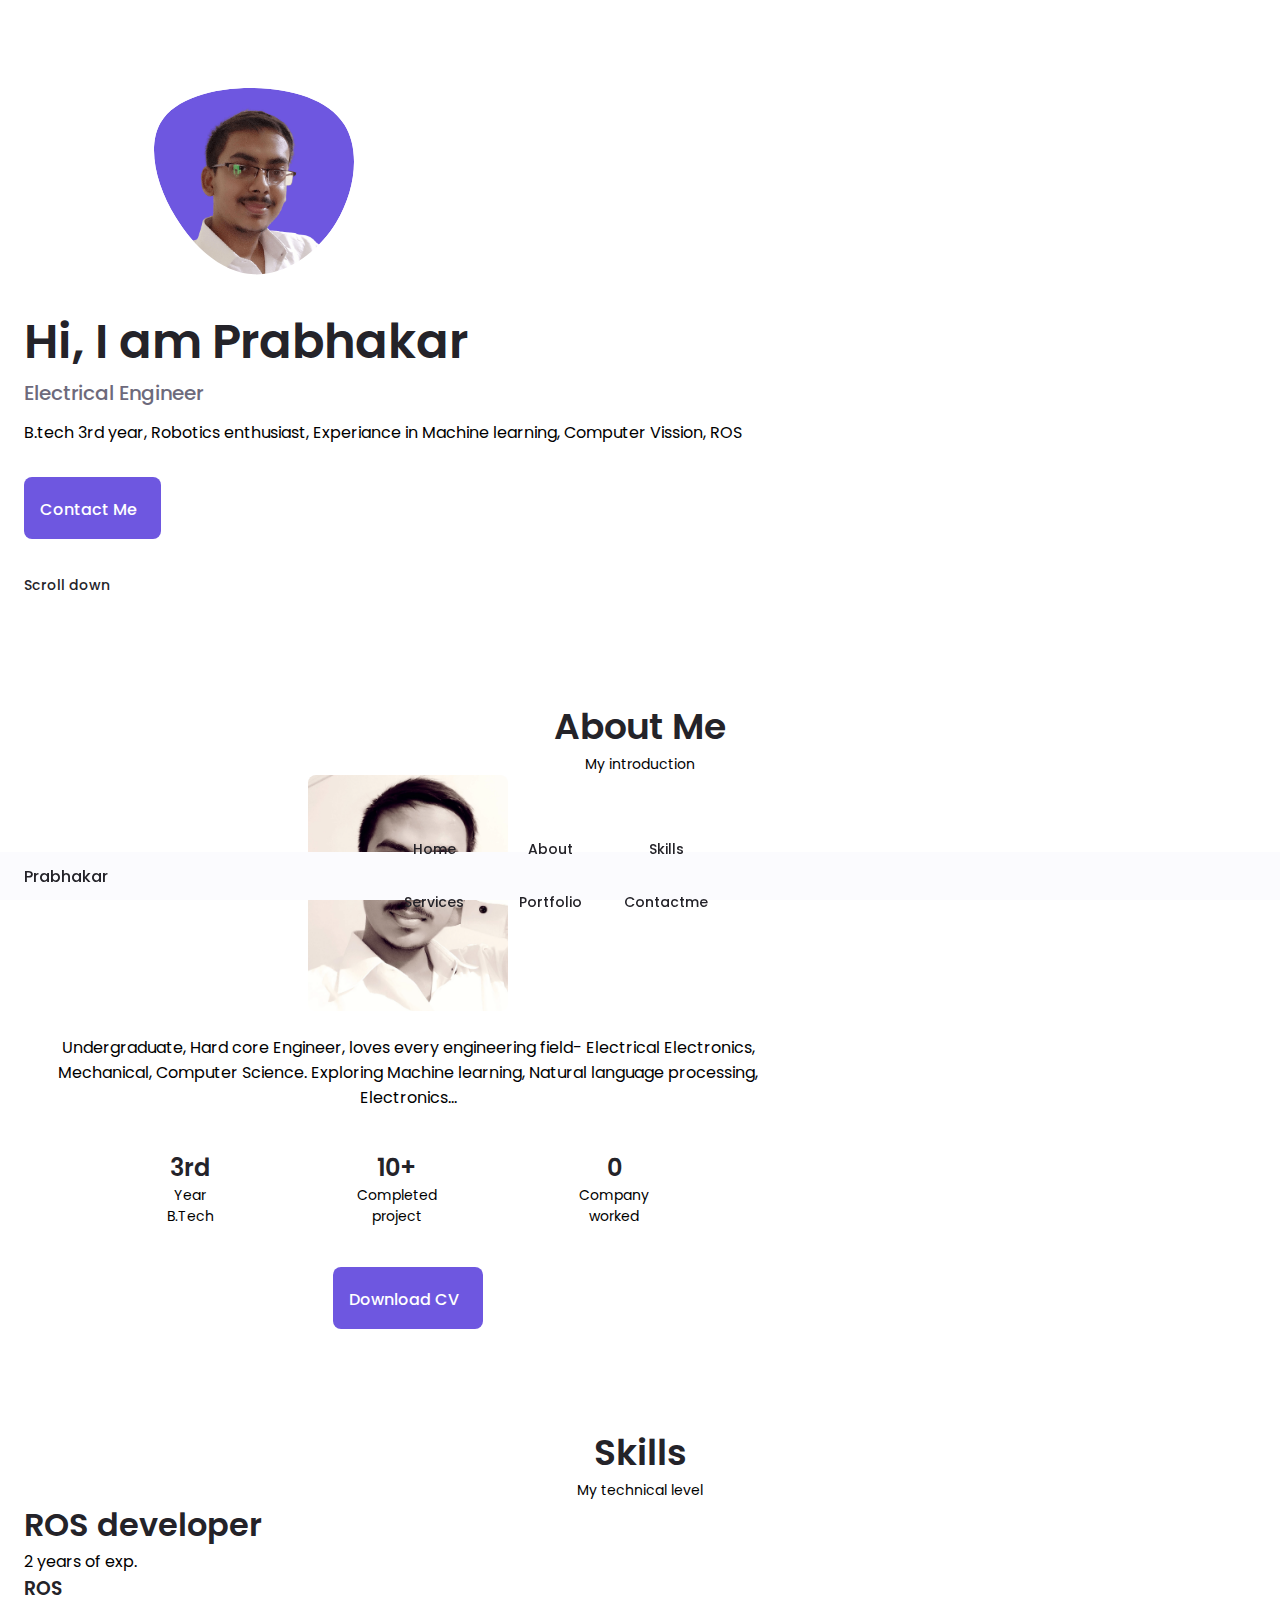
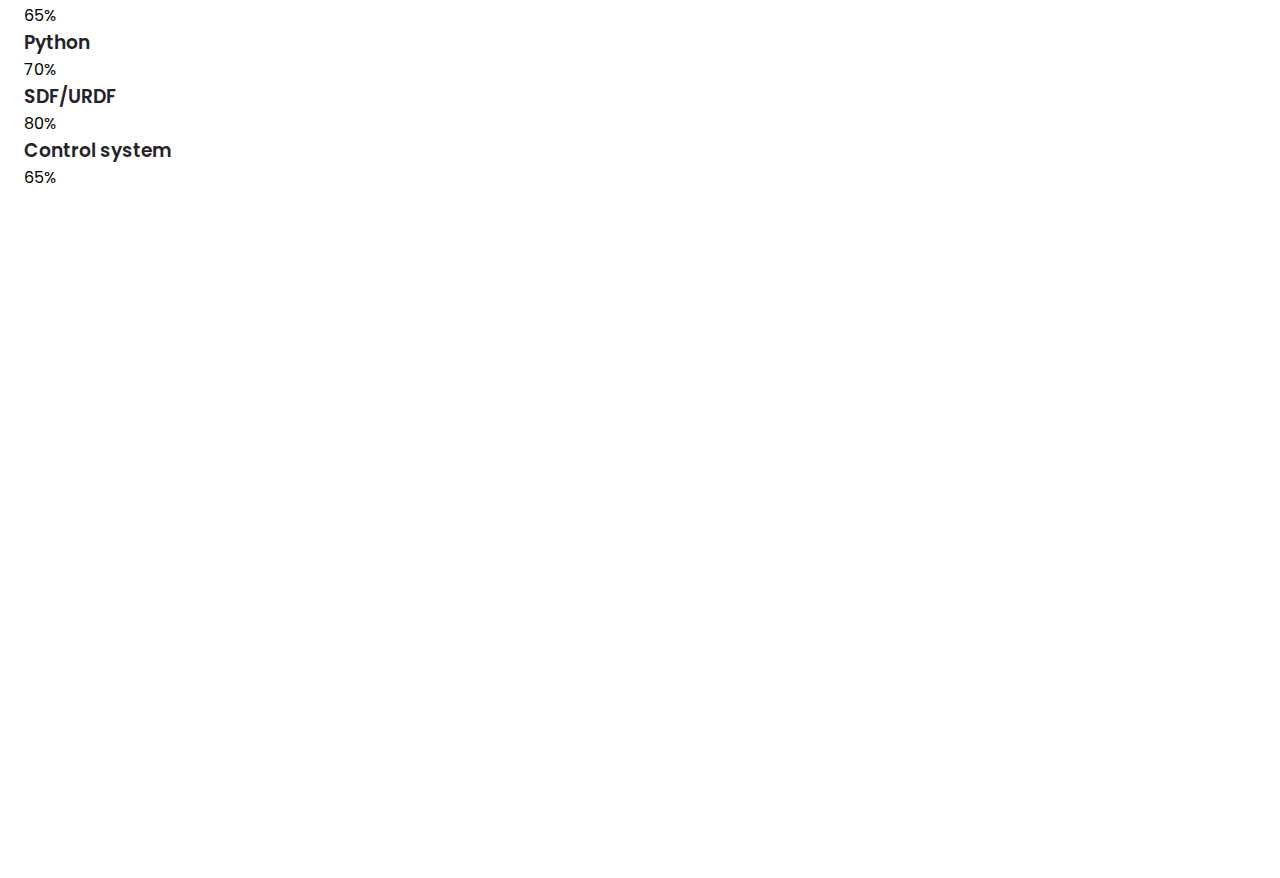
==== index.html @ 5c7a3bfd "dec24 2021" ====
<!DOCTYPE html>
    <html lang="en">
    <head>
        <meta charset="UTF-8">
        <meta name="viewport" content="width=device-width, initial-scale=1.0">

        <!--==================== UNICONS ====================-->
        <link rel="stylesheet" href="https://unicons.iconscout.com/release/v4.0.0/css/line.css">
        
        <!--==================== SWIPER CSS ====================-->
        <link rel="stylesheet" href="">
        
        <!--==================== CSS ====================-->
        <link rel="stylesheet" href="assets/css/styles.css">

        <title>Prabhakar's portfolio</title>
    </head>
    <body>
        <!--==================== HEADER ====================-->
        <header class="header" id="header">
            <nav class="nav container">
                <a href="#" class="nav__logo">Prabhakar</a>

                <div class="nav__menu" id="nav-menu">
                    <ul class="nav__list grid">
                        <li class="nav__item">
                            <a href="#home" class="nav__link">
                                <i class="uil uil-estate nav__icon"></i> Home
                            </a>
                        </li>
                        <li class="nav__item">
                            <a href="#about" class="nav__link">
                                <i class="uil uil-user nav__icon"></i> About
                            </a>
                        </li>
                        <li class="nav__item">
                            <a href="#skills" class="nav__link">
                                <i class="uil uil-file-alt nav__icon"></i> Skills
                            </a>
                        </li>
                        <li class="nav__item">
                            <a href="#services" class="nav__link">
                                <i class="uil uil-briefcase-alt nav__icon"></i> Services
                            </a>
                        </li>
                        <li class="nav__item">
                            <a href="#portfolio" class="nav__link">
                                <i class="uil uil-scenery nav__icon"></i> Portfolio
                            </a>
                        </li>
                        <li class="nav__item">
                            <a href="#contact" class="nav__link">
                                <i class="uil uil-message nav__icon"></i> Contactme
                            </a>
                        </li>
                    </ul>
                    <i class="uil uil-times nav__close" id="nav-close"></i>
                </div>
                <div class="nav__btns">
                    <div class="nav__toggle" id="nav-toggle">
                        <i class="uil uil-apps"></i>
                    </div>
                </div>
            </nav>
        </header>

        <!--==================== MAIN ====================-->
        <main class="main">
            <!--==================== HOME ====================-->
            <section class="home section" id="home">
                <div class="home__container container grid">
                    <div class="home__content grid">
                        <div class="home__social">
                            <a href="https://www.linkedin.com/in/prabhakar-jaiswal-463673198/" target="_blank" class="home__social-icon">
                                <i class="uil uil-linkedin-alt"></i>
                            </a>

                            <a href="https://www.codechef.com/users/robo_prabhu" target="_blank" class="home__social-icon">
                                <i class="uil uil-medal"></i>
                            </a>

                            <a href="https://github.com/jaiswalprabhakar" target="_blank" class="home__social-icon">
                                <i class="uil uil-github-alt"></i>
                            </a>
                        </div>
                        <div class="home__img">
                            <svg class="home__blob" viewBox="0 0 200 187" xmlns="http://www.w3.org/2000/svg" xmlns:xlink="http://www.w3.org/1999/xlink">
                                <mask id="mask0" mask-type="alpha">
                                    <path d="M190.312 36.4879C206.582 62.1187 201.309 102.826 182.328 134.186C163.346 165.547 
                                    130.807 187.559 100.226 186.353C69.6454 185.297 41.0228 161.023 21.7403 129.362C2.45775 
                                    97.8511 -7.48481 59.1033 6.67581 34.5279C20.9871 10.1032 59.7028 -0.149132 97.9666 
                                    0.00163737C136.23 0.303176 174.193 10.857 190.312 36.4879Z"/>
                                </mask>
                                <g mask="url(#mask0)">
                                    <path d="M190.312 36.4879C206.582 62.1187 201.309 102.826 182.328 134.186C163.346 
                                    165.547 130.807 187.559 100.226 186.353C69.6454 185.297 41.0228 161.023 21.7403 
                                    129.362C2.45775 97.8511 -7.48481 59.1033 6.67581 34.5279C20.9871 10.1032 59.7028 
                                    -0.149132 97.9666 0.00163737C136.23 0.303176 174.193 10.857 190.312 36.4879Z"/>
                                    <image class="home__blob-img" x='14' y='18' xlink:href="assets/img/jaiswal_prabhakar.png"/>
                                </g>
                            </svg>
                        </div>
                        <div class="home__data">
                            <h1 class="home__title"> Hi, I am Prabhakar</h1>
                            <h3 class="home__subtitle">Electrical Engineer</h3>
                            <p class="home__description">B.tech 3rd year, Robotics enthusiast, Experiance in
                                 Machine learning, Computer Vission, ROS </p>
                            <a href="#contact" class="button button--flex">
                                Contact Me <i class="uil uil-message button__icon"></i>
                            </a>
                        </div>
                    </div>
                    <div class="home__scroll">
                        <a href="#about" class="home__scroll-button button--flex">
                            <i class="uil uil-mouse-alt home__scroll-mouse"></i>
                            <span class="home__scroll-name">Scroll down</span>
                            <i class="uil uil-arrow-down home__scroll-arrow"></i>
                        </a>
                    </div>
                </div>
            </section>

            <!--==================== ABOUT ====================-->
            <section class="about section" id="about">
                <h2 class="section__title">About Me</h2>
                <span class="section__subtitle">My introduction</span>
                <div class="about__conntainer container grid">
                    <img src="assets/img/about.jpg" alt="" class="about__img">
                    <div class="about__data">
                        <p class="about__description">
                            Undergraduate, Hard core Engineer, loves every engineering field- Electrical
                            Electronics, Mechanical, Computer Science.
                            Exploring Machine learning, Natural language processing, Electronics... 
                        </p>
                        <div class="about__info">
                            <div>
                                <span class="about__info-title">3rd</span>
                                <span class="about__info-name">Year<br>B.Tech</span>
                            </div>
                            <div>
                                <span class="about__info-title">10+</span>
                                <span class="about__info-name">Completed <br>project</span>
                            </div>
                            <div>
                                <span class="about__info-title">0</span>
                                <span class="about__info-name">Company<br>worked</span>
                            </div>
                        </div>
                        <div class="about__buttons">
                            <a download="" href="assets/pdf/PRABHAKAR_JAISWAL.pdf" class="button button--flex">
                                Download CV<i class="uil uil-download-alt button__icon"></i>
                            </a>
                        </div>
                    </div>
                </div>
            </section>

            <!--==================== SKILLS ====================-->
            <section class="skills section" id="skills">
                <h2 class="section__title">Skills</h2>
                <span class="section__subtitle">My technical level</span>
                
                <div class="skills__container container grid">
                    <div>
                        <!--==================== SKILL1 ====================-->
                        <div class="skills__content">
                            <div class="skills__header">
                                <i class="uil uil-brackets-curly skills__icon"></i>

                                <div>
                                    <h1 class="skills__title">ROS developer</h1>
                                    <span class="skills__subtitle">2 years of exp.</span>
                                </div>

                                <i class="uil uil-angle-down skills__arrow"></i>
                            </div>

                            <div class="skills__list grid">
                                <div class="skills__data">

                                    <div class="skills__title">
                                        <h3 class="skills__name">ROS</h3>
                                        <span class="skills__number">65%</span>
                                    </div>
                                    <div class="skills__bar">
                                        <span class="skills__percentage skills__ROS"></span>
                                    </div>

                                    <div class="skills__title">
                                        <h3 class="skills__name">Python</h3>
                                        <span class="skills__number">70%</span>
                                    </div>
                                    <div class="skills__bar">
                                        <span class="skills__percentage skills__python"></span>
                                    </div>

                                    <div class="skills__title">
                                        <h3 class="skills__name">SDF/URDF</h3>
                                        <span class="skills__number">80%</span>
                                    </div>
                                    <div class="skills__bar">
                                        <span class="skills__percentage skills__sdf"></span>
                                    </div>

                                    <div class="skills__title">
                                        <h3 class="skills__name">Control system</h3>
                                        <span class="skills__number">65%</span>
                                    </div>
                                    <div class="skills__bar">
                                        <span class="skills__percentage skills__cs"></span>
                                    </div>

                                </div>
                            </div>
                        </div>
                    </div>
                </div>

            </section>

            <!--==================== QUALIFICATION ====================-->
            <section class="qualification section">


            </section>

            <!--==================== SERVICES ====================-->
            <section class="services section" id="services">
                

            </section>

            <!--==================== PORTFOLIO ====================-->
            <section class="portfolio section" id="portfolio">
                

            </section>

            <!--==================== PROJECT IN MIND ====================-->
            <section class="project section">


            </section>

            <!--==================== TESTIMONIAL ====================-->
            <section class="testimonial section">
                

            </section>

            <!--==================== CONTACT ME ====================-->
            <section class="contact section" id="contact">


            </section>
        </main>

        <!--==================== FOOTER ====================-->
        <footer class="footer">

            
        </footer>
        
        <!--==================== SCROLL TOP ====================-->
        

        <!--==================== SWIPER JS ====================-->
        <script src=""></script>

        <!--==================== MAIN JS ====================-->
        <script src="assets/js/main.js"></script>
    </body>
</html>
---- assets/css/styles.css ----
/*==================== GOOGLE FONTS ====================*/
@import url('https://fonts.googleapis.com/css2?family=Poppins:wght@400;500;600&display=swap');

/*==================== VARIABLES CSS ====================*/
:root {
    --header-height: 3rem;

    /*========== Colors ==========*/
    /* Change favorite color */
    --hue-color: 250; /*Purple 250 - Green 142 - Blue 230 - Pink 340*/

    /* HSL color mode */
    --first-color: hsl(var(--hue-color), 69%, 61%);
    --first-color-second: hsl(var(--hue-color), 69%, 61%);
    --first-color-alt:  hsl(var(--hue-color), 57%, 53%);
    --first-color-lighter:  hsl(var(--hue-color), 92%, 85%);
    --title-color:  hsl(var(--hue-color), 8%, 15%);
    --text-color:  hsl(var(--hue-color), 8%, 45%);
    --text-color-light:  hsl(var(--hue-color), 8%, 65%);
    --input-color:  hsl(var(--hue-color), 70%, 96%);
    --body-color:  hsl(var(--hue-color), 60%, 99%);
    --container-color: #FFF;

    /*========== Font and typography ==========*/
    --body-font: 'Poppins', sans-serif;

    /* .5rem = 8px, 1rem = 16px, 1.5rem = 24px ... */
    --big-font-size: 2rem;
    --h1-font-size: 1.5rem;
    --h2-font-size: 1.25rem;
    --h3-font-size: 1.12rem;
    --normal-font-size: 0.938rem;
    --small-font-size: 0.813rem;
    --smaller-font-size: 0.75rem;

    /*========== Font weight ==========*/
    --font-medium: 500;
    --font-semi-bold: 600;

    /*========== Margenes Bottom ==========*/
    /* .25rem = 4px, .5rem = 8px, .75rem = 12px ... */
    --mb-0-25: 0.25rem;
    --mb-0-5: 0.5rem;
    --mb-0-75: 0.75rem;
    --mb-1: 1rem;
    --mb-1-5: 1.5rem;
    --mb-2: 2rem;
    --mb-2-5: 2.5rem;
    --mb-3: 3rem;

    /*========== z index ==========*/
    --z-tooltip:10 ;
    --z-fixed: 100;
    --z-modal: 1000;
}

/* Font size for large devices */
@media screen and (min-width: 968px) {
    :root {
        --big-font-size: 3rem;
        --h1-font-size: 2.25rem;
        --h2-font-size: 1.5rem;
        --h3-font-size: 1.25rem;
        --normal-font-size: 1rem;
        --small-font-size: 0.875rem;
        --smaller-font-size: 0.813rem;
    }
}

/*========== Variables Dark theme ==========*/


/*========== Button Dark/Light ==========*/


/*==================== BASE ====================*/
*{
    box-sizing: border-box;
    padding: 0;
    margin: 0;
}

html{
    scroll-behavior: smooth;
}

body{
    margin: 0 0 var(--header-height) 0;
    font-family: var(--body-font);
    font-size: var(--normal-font-size);
    background-color: var(--container-color);
}

h1,h2,h3,h4{
    color: var(--title-color);
    font-weight: var(--font-semi-bold);
}
ul{
    list-style: none;
}
a{
    text-decoration: none;
}
img{
    max-width: 100%;
    height:auto;
}
/*==================== REUSABLE CSS CLASSES ====================*/
.section{
    padding: 2rem 0 4rem;
}
.section__title{
    font-size: var(--h1-font-size);
}
.section__subtitle{
    display: block;
    font-size: var(--small-font-size);
    margin-bottom: var(--mb-0-3);
}
.section__title,
.section__subtitle{
    text-align: center;
}
/*==================== LAYOUT ====================*/
.container{
    max-width: 768px;
    margin-left: var(--mb-1-5);
    margin-right: var(--mb-1-5);
}
.grid{
    display: grid;
    gap: 1.5rem;
}
.header{
    width: 100%;
    position: fixed;
    bottom: 0;
    left: 0;
    z-index: var(--z-fixed);
    background-color: var(--body-color);
}

/*==================== NAV ====================*/
.nav{
    max-width: 968px;
    height: var(--header-height);
    display: flex;
    justify-content: space-between;
    align-items: center;
}

.nav__logo,
.nav__toggle{
    color: var(--title-color);
    font-weight: var(--font-medium);
}
.nav__logo:hover{
    color: var(--first-color);
}

.nav__toggle{
    font-size: 1.1rem;
    cursor: pointer;
}
.nav__logo:hover{
    color: var(--first-color);
}
@media screen and (max-width: 767px){
    .nav__menu{
        position: fixed;
        bottom: -100%;
        left: 0;
        width: 100%;
        background-color: var(--body-color);
        padding: 2rem 1.5rem 4rem;
        box-shadow: 0 -1px 4px rgba(0,0,0,0.15);
        border-radius: 1.5rem 1.5rem 0 0;
        transition: 0.3s;
    }
}
.nav__list{
    grid-template-columns: repeat(3, 1fr);
    gap: 2rem;
}
.nav__link{
    display: flex;
    flex-direction: column;
    align-items: center;
    font-size: var(--small-font-size);
    color: var(--title-color);
    font-weight: var(--font-medium);
}
.nav__link:hover{
    color: var(--first-color);
}
.nav__icon{
    font-size: 1.2rem;
}
.nav__close{
    position: absolute;
    right: 1.3rem;
    bottom: .5rem;
    font-size: 1.5rem;
    cursor: pointer;
    color: var(--first-color);
}
.nav__close:hover{
    columns: var(--first-color-alt);
}

/* show menu */
.show-menu{
    bottom: 0;
}

/* Active link */


/* Change background header */


/*==================== HOME ====================*/
.home__container{
    gap: 1rem;
}
.home__content{
    grid-template-columns: .5fr 3fr;
    padding-top: 3.5rem;
    align-items: center;
}
.home__social{
    display: grid;
    grid-template-columns: max-content;
    row-gap: 1rem;
}
.home__social-icon{
    font-size: 1.25rem;
    color: var(--first-color);
}
.home__social-icon:hover{
    color: var(--first-color-alt);
}
.home__blob{
    width: 200px;
    fill: var(--first-color);
}
.home__blob-img{
    width: 170px;
}
.home__data{
    grid-column: 1/3;
}
.home__title{
    font-size: var(--big-font-size);
}
.home__subtitle{
    font-size: var(--h3-font-size);
    color: var(--text-color);
    font-weight: var(--font-medium);
    margin-bottom: var(--mb-0-75);
}
.home__description{
    margin-bottom: var(--mb-2);
}

.home__scroll{
    /* display: none;  */
}
.home__scroll-button{
    color: var(--first-color);
    transition: .3s;
}
.home__scroll-button:hover{
    transform: translateY(0.5rem);
}
.home__scroll-mouse{
    font-size: 2rem;
}
.home__scroll-name{
    font-size: var(--small-font-size);
    color: var(--title-color);
    font-weight: var(--font-medium);
    margin-right: var(--mb-0-25);
}
.home__scroll-arrow{
    font-size: 1.25rem;
}

/*==================== BUTTONS ====================*/
.button{
    display: inline-block;
    background-color: var(--first-color);
    color: #FFF;
    padding: 1rem;
    border-radius: .5rem;
    font-weight: var(--font-medium);
}
.button:hover{
    background-color:var(--first-color-alt) ;
}
.button__icon{
    font-size: 1.25rem;
    margin-left: var(--mb-0-5);
    transition: .3s;
}
.button-flex{
    display: inline-flex;
    align-items: center;
}
/*==================== ABOUT ====================*/
.about__img{
    width: 200px;
    border-radius: .5rem;
    justify-self: center;
    align-self: center;
}
.about__description{
    text-align: center;
    margin-bottom: var(--mb-2-5);

}
.about__info{
    display: flex;
    justify-content: space-evenly;
    margin-bottom: var(--mb-2-5);
}

.about__info-title{
    font-size: var(--h2-font-size);
    font-weight: var(--font-semi-bold);
    color: var(--title-color);
}
.about__info-name{
    font-size: var(--small-font-size);
}
.about__info-title, .about__info-name{
    display: block;
    text-align: center;
}
.about__buttons{
    display: flex;
    justify-content: center;
}
/*==================== SKILLS ====================*/


/*==================== QUALIFICATION ====================*/


/*==================== SERVICES ====================*/


/* Active Modal */


/*==================== PORTFOLIO ====================*/


/*==================== PROJECT IN MIND ====================*/


/*==================== TESTIMONIAL ====================*/


/*==================== CONTACT ME ====================*/


/*==================== FOOTER ====================*/


/*========== SCROLL UP ==========*/


/* Show scroll */


/*========== SCROLL BAR ==========*/


/*==================== MEDIA QUERIES ====================*/
/* For small devices */


/* For medium devices */


/* For large devices */
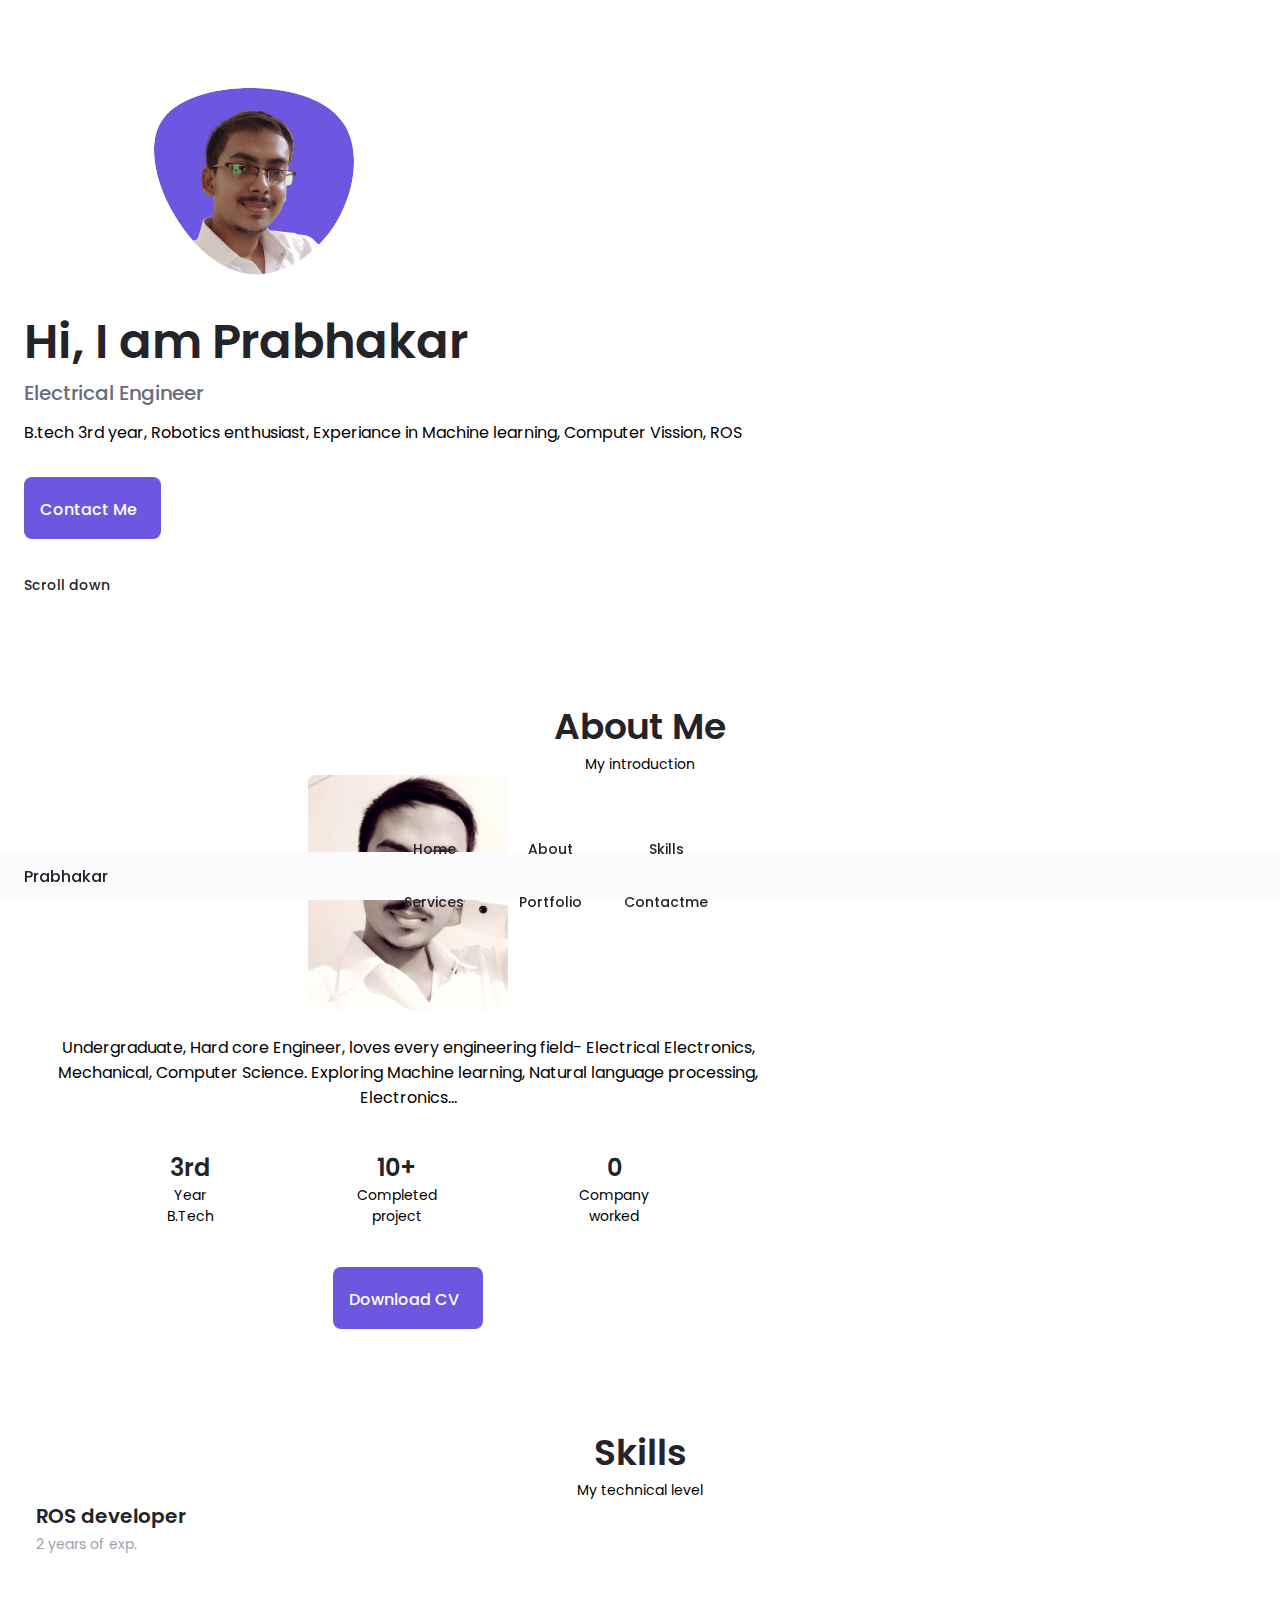
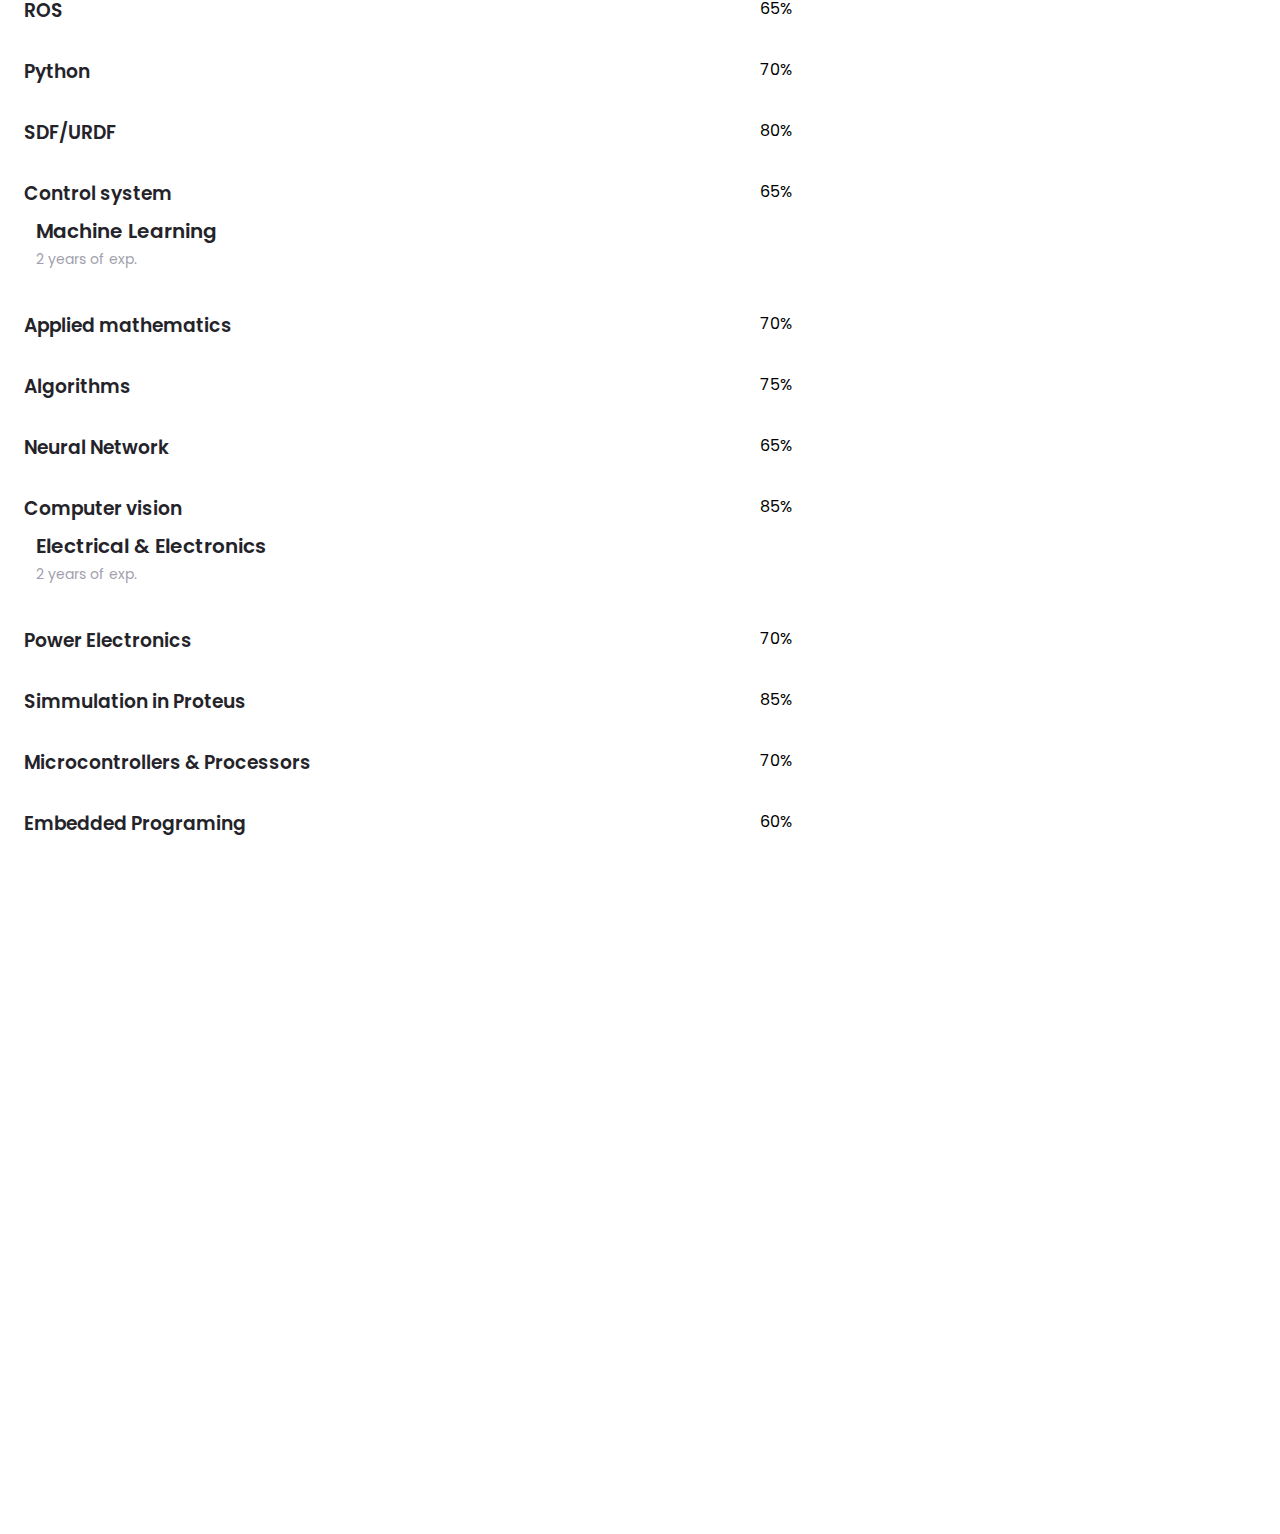
==== commit 84bf0e90: "dec25 2021" ====
--- a/index.html
+++ b/index.html
@@ -162,11 +162,10 @@
                 
                 <div class="skills__container container grid">
                     <div>
-                        <!--==================== SKILL1 ====================-->
+                        <!--==================== SKILL 1 ====================-->
                         <div class="skills__content">
                             <div class="skills__header">
-                                <i class="uil uil-brackets-curly skills__icon"></i>
-
+                                <i class="uil uil-robot skills__icon"></i>
                                 <div>
                                     <h1 class="skills__title">ROS developer</h1>
                                     <span class="skills__subtitle">2 years of exp.</span>
@@ -177,45 +176,154 @@
 
                             <div class="skills__list grid">
                                 <div class="skills__data">
-
-                                    <div class="skills__title">
+                                    <div class="skills__titles">
                                         <h3 class="skills__name">ROS</h3>
                                         <span class="skills__number">65%</span>
                                     </div>
                                     <div class="skills__bar">
                                         <span class="skills__percentage skills__ROS"></span>
                                     </div>
-
-                                    <div class="skills__title">
+                                </div>
+                                <div class="skills__data">
+                                    <div class="skills__titles">
                                         <h3 class="skills__name">Python</h3>
                                         <span class="skills__number">70%</span>
                                     </div>
                                     <div class="skills__bar">
                                         <span class="skills__percentage skills__python"></span>
                                     </div>
-
-                                    <div class="skills__title">
+                                </div>
+                                <div class="skills__data">
+                                    <div class="skills__titles">
                                         <h3 class="skills__name">SDF/URDF</h3>
                                         <span class="skills__number">80%</span>
                                     </div>
                                     <div class="skills__bar">
                                         <span class="skills__percentage skills__sdf"></span>
                                     </div>
-
-                                    <div class="skills__title">
+                                </div>
+                                <div class="skills__data">
+                                    <div class="skills__titles">
                                         <h3 class="skills__name">Control system</h3>
                                         <span class="skills__number">65%</span>
                                     </div>
                                     <div class="skills__bar">
                                         <span class="skills__percentage skills__cs"></span>
                                     </div>
-
-                                </div>
-                            </div>
-                        </div>
-                    </div>
-                </div>
-
+                                </div>
+                            </div>
+                        </div>
+
+                        <!--==================== SKILL 2 ====================-->
+                        <div class="skills__content">
+                            <div class="skills__header">
+                                <i class="uil uil-brain skills__icon"></i>
+
+                                <div>
+                                    <h1 class="skills__title">Machine Learning</h1>
+                                    <span class="skills__subtitle">2 years of exp.</span>
+                                </div>
+
+                                <i class="uil uil-angle-down skills__arrow"></i>
+                            </div>
+
+                            <div class="skills__list grid">
+                                <div class="skills__data">
+                                    <div class="skills__titles">
+                                        <h3 class="skills__name">Applied mathematics</h3>
+                                        <span class="skills__number">70%</span>
+                                    </div>
+                                    <div class="skills__bar">
+                                        <span class="skills__percentage skills__math"></span>
+                                    </div>
+                                </div>
+                                <div class="skills__data">
+                                    <div class="skills__titles">
+                                        <h3 class="skills__name">Algorithms</h3>
+                                        <span class="skills__number">75%</span>
+                                    </div>
+                                    <div class="skills__bar">
+                                        <span class="skills__percentage skills__algo"></span>
+                                    </div>
+                                </div>
+                                <div class="skills__data">
+                                    <div class="skills__titles">
+                                        <h3 class="skills__name">Neural Network</h3>
+                                        <span class="skills__number">65%</span>
+                                    </div>
+                                    <div class="skills__bar">
+                                        <span class="skills__percentage skills__cnn"></span>
+                                    </div>
+                                </div>
+                                <div class="skills__data">
+                                    <div class="skills__titles">
+                                        <h3 class="skills__name">Computer vision</h3>
+                                        <span class="skills__number">85%</span>
+                                    </div>
+                                    <div class="skills__bar">
+                                        <span class="skills__percentage skills__cv"></span>
+                                    </div>
+                                </div>
+                            </div>
+                        </div>
+                    </div>
+
+                    <div>
+                         <!--==================== SKILL 3 ====================-->
+                         <div class="skills__content">
+                            <div class="skills__header">
+                                <i class="uil uil-processor skills__icon"></i>
+
+                                <div>
+                                    <h1 class="skills__title">Electrical & Electronics</h1>
+                                    <span class="skills__subtitle">2 years of exp.</span>
+                                </div>
+
+                                <i class="uil uil-angle-down skills__arrow"></i>
+                            </div>
+
+                            <div class="skills__list grid">
+                                <div class="skills__data">
+                                    <div class="skills__titles">
+                                        <h3 class="skills__name">Power Electronics</h3>
+                                        <span class="skills__number">70%</span>
+                                    </div>
+                                    <div class="skills__bar">
+                                        <span class="skills__percentage skills__pec"></span>
+                                    </div>
+                                </div>
+                                <div class="skills__data">
+                                    <div class="skills__titles">
+                                        <h3 class="skills__name">Simmulation in Proteus</h3>
+                                        <span class="skills__number">85%</span>
+                                    </div>
+                                    <div class="skills__bar">
+                                        <span class="skills__percentage skills__proteus"></span>
+                                    </div>
+                                </div>
+                                <div class="skills__data">
+                                    <div class="skills__titles">
+                                        <h3 class="skills__name">Microcontrollers & Processors</h3>
+                                        <span class="skills__number">70%</span>
+                                    </div>
+                                    <div class="skills__bar">
+                                        <span class="skills__percentage skills__processor"></span>
+                                    </div>
+                                </div>
+                                <div class="skills__data">
+                                    <div class="skills__titles">
+                                        <h3 class="skills__name">Embedded Programing</h3>
+                                        <span class="skills__number">60%</span>
+                                    </div>
+                                    <div class="skills__bar">
+                                        <span class="skills__percentage skills__embeded"></span>
+                                    </div>
+                                </div>
+                            </div>
+                        </div>
+                    </div>
+
+                </div>
             </section>
 
             <!--==================== QUALIFICATION ====================-->
--- a/assets/css/styles.css
+++ b/assets/css/styles.css
@@ -271,7 +271,8 @@
     transition: .3s;
 }
 .home__scroll-button:hover{
-    transform: translateY(0.5rem);
+    color: var(--first-color-alt);
+    transform: translateY(2rem);
 }
 .home__scroll-mouse{
     font-size: 2rem;
@@ -297,6 +298,7 @@
 }
 .button:hover{
     background-color:var(--first-color-alt) ;
+    
 }
 .button__icon{
     font-size: 1.25rem;
@@ -342,8 +344,39 @@
     justify-content: center;
 }
 /*==================== SKILLS ====================*/
-
-
+.skills__container{
+    row-gap: 0;
+}
+.skills__header{
+    display: flex;
+    align-items: center;
+    margin-bottom: var(--mb-2-5);
+    cursor: pointer;
+}
+.skills__icon,
+.skills__arrow{
+    font-size: 2rem;
+    color: var(--first-color);
+}
+.skills__icon{
+    margin-right: var(--mb-0-75);
+}
+.skills__title{
+    font-size: var(--h3-font-size);
+}
+.skills__subtitle{
+    font-size: var(--small-font-size);
+    color: var(--text-color-light);
+}
+.skills__arrow{
+    margin-left: auto;
+    transition: .4s;
+}
+.skills__titles{
+    display: flex;
+    justify-content: space-between;
+    margin-bottom: var(--mb-0-5);
+}
 /*==================== QUALIFICATION ====================*/
 
 
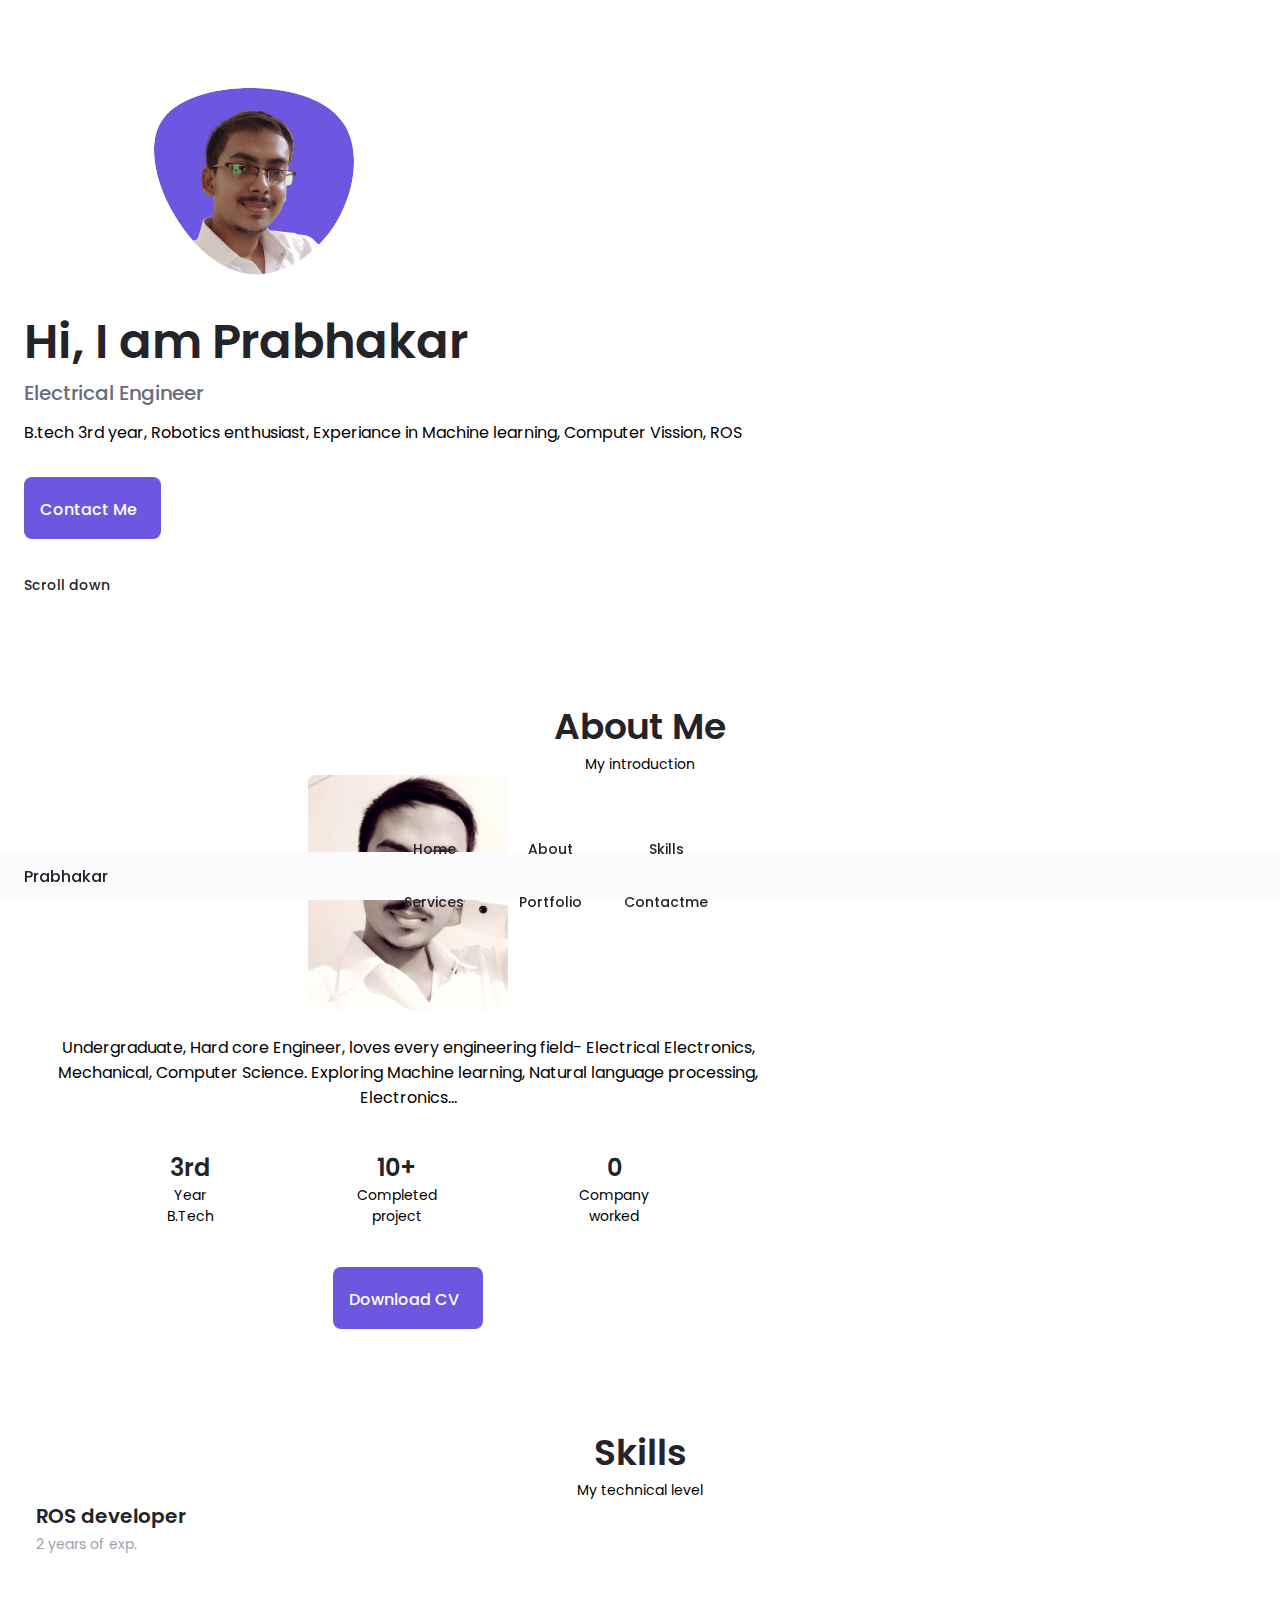
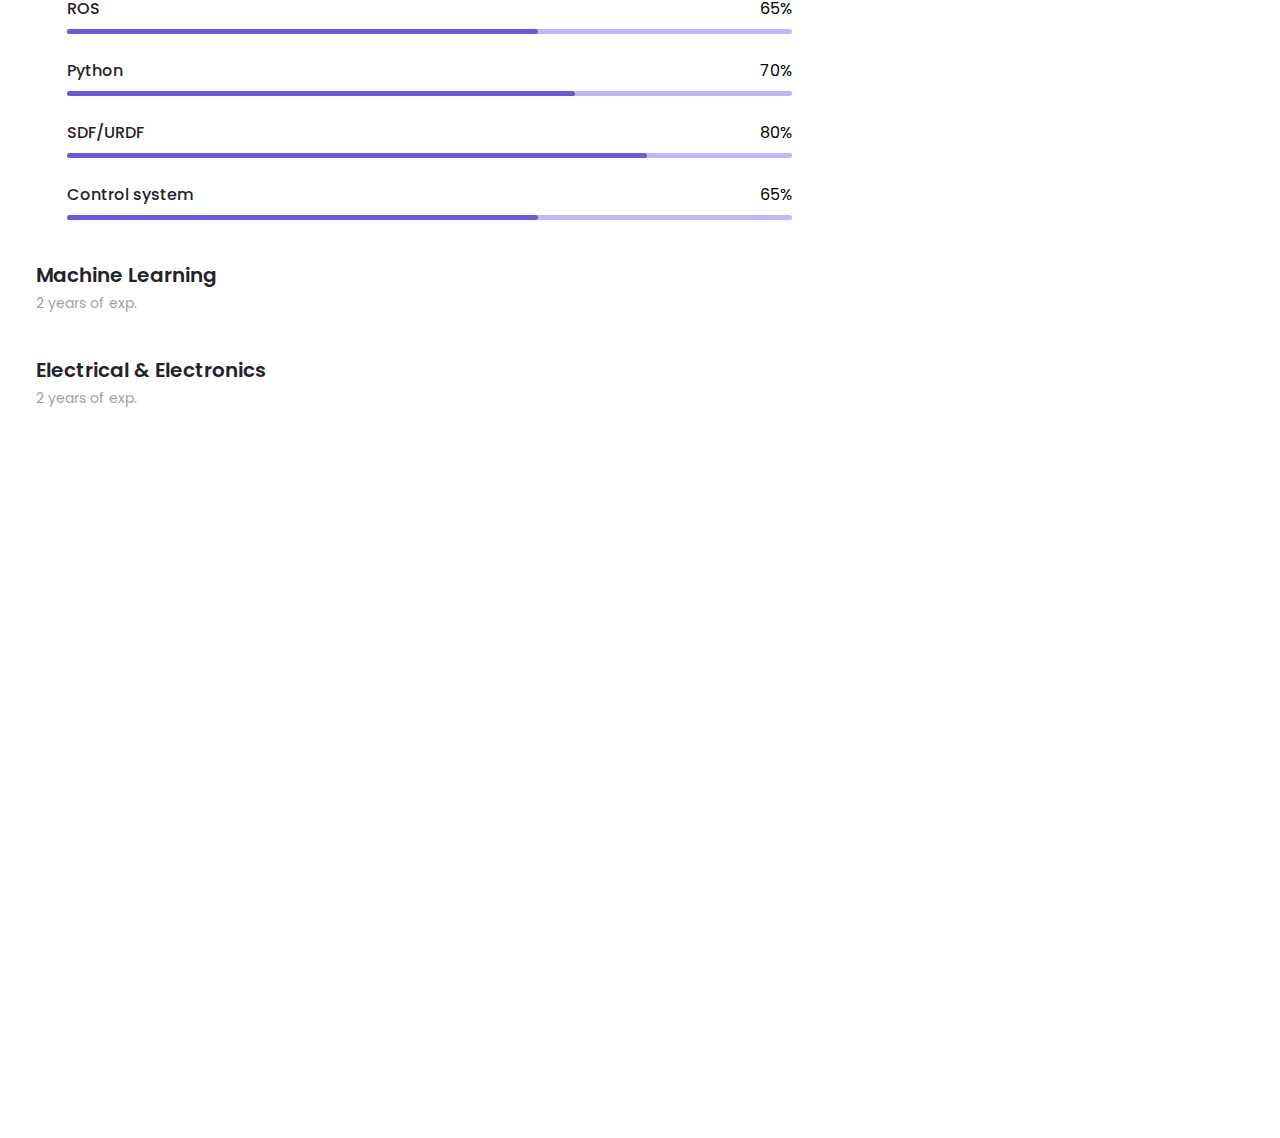
==== commit 160b3c6c: "dec28 2021" ====
--- a/index.html
+++ b/index.html
@@ -163,7 +163,7 @@
                 <div class="skills__container container grid">
                     <div>
                         <!--==================== SKILL 1 ====================-->
-                        <div class="skills__content">
+                        <div class="skills__content skills__open">
                             <div class="skills__header">
                                 <i class="uil uil-robot skills__icon"></i>
                                 <div>
@@ -215,7 +215,7 @@
                         </div>
 
                         <!--==================== SKILL 2 ====================-->
-                        <div class="skills__content">
+                        <div class="skills__content skills__close">
                             <div class="skills__header">
                                 <i class="uil uil-brain skills__icon"></i>
 
@@ -270,7 +270,7 @@
 
                     <div>
                          <!--==================== SKILL 3 ====================-->
-                         <div class="skills__content">
+                         <div class="skills__content skills__close">
                             <div class="skills__header">
                                 <i class="uil uil-processor skills__icon"></i>
 
@@ -322,7 +322,6 @@
                             </div>
                         </div>
                     </div>
-
                 </div>
             </section>
 
--- a/assets/css/styles.css
+++ b/assets/css/styles.css
@@ -372,11 +372,81 @@
     margin-left: auto;
     transition: .4s;
 }
+.skills__list{
+    row-gap: 1.5rem;
+    padding-left: 2.7rem;
+}
 .skills__titles{
     display: flex;
     justify-content: space-between;
     margin-bottom: var(--mb-0-5);
 }
+.skills__name{
+    font-size: var(--normal-font-size);
+    font-weight: var(--font-medium);
+}
+.skills__bar,
+.skills__percentage{
+    height: 5px;
+    border-radius: .25rem;
+}
+
+.skills__bar{
+    background-color: var(--first-color-lighter);
+}
+.skills__percentage{
+    display: block;
+    background-color: var(--first-color);
+}
+.skills__ROS{
+    width: 65%;
+}
+.skills__python{
+    width: 70%;
+}
+.skills__sdf{
+    width: 80%;
+}
+.skills__cs{
+    width: 65%;
+}
+.skills__math{
+    width: 70%;
+}
+.skills__algo{
+    width: 75%;
+}
+.skills__cnn{
+    width: 65%;
+}
+.skills__cv{
+    width: 85%;
+}
+
+.skills__pec{
+    width: 70%;
+}
+.skills__proteus{
+    width: 85%;
+}
+.skills__processor{
+    width: 70%;
+}
+.skills__embeded{
+    width: 60%;
+}
+
+.skills__close .skills__list{
+    height: 0;
+    overflow: hidden;
+}
+.skills__open .skills__list{
+    height: max-content;
+    margin-bottom: var(--mb-2-5);
+}
+.skills__open .skills__arrow{
+    transform: rotate(-180deg);
+}
 /*==================== QUALIFICATION ====================*/
 
 
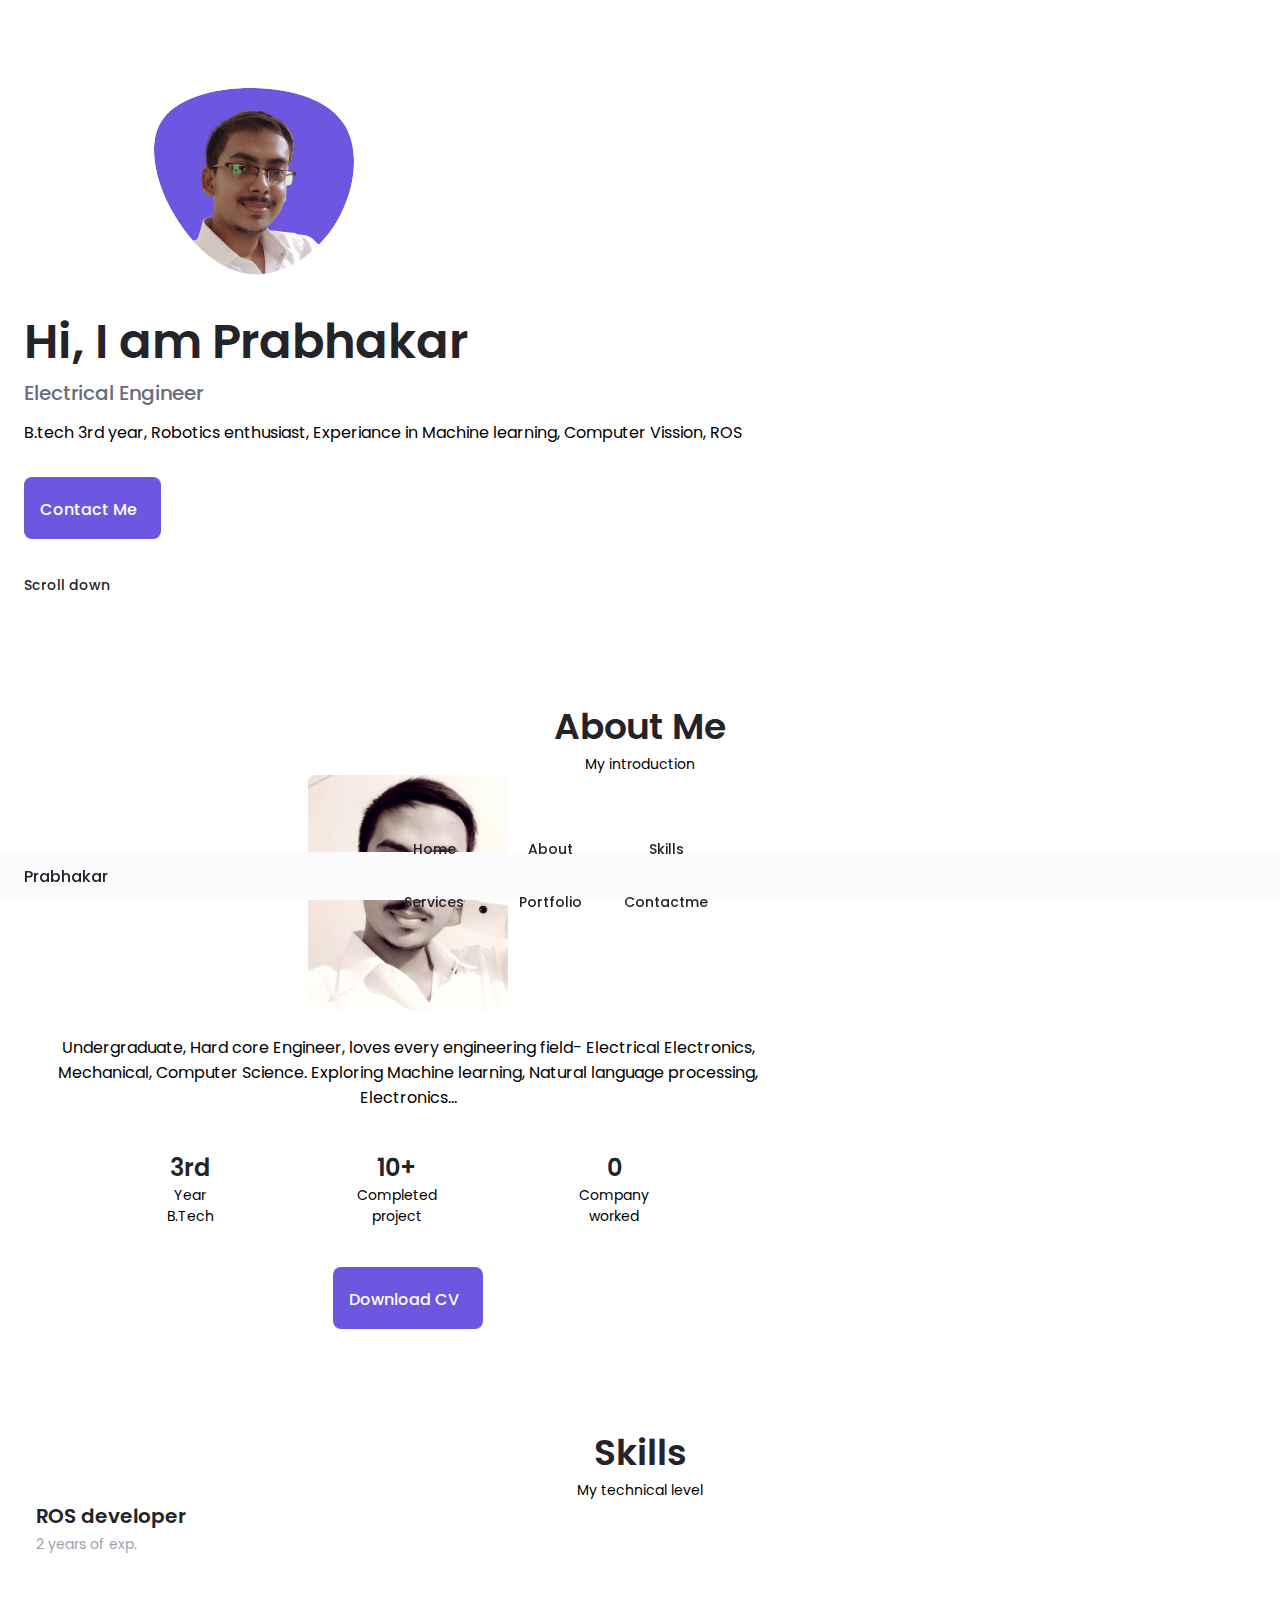
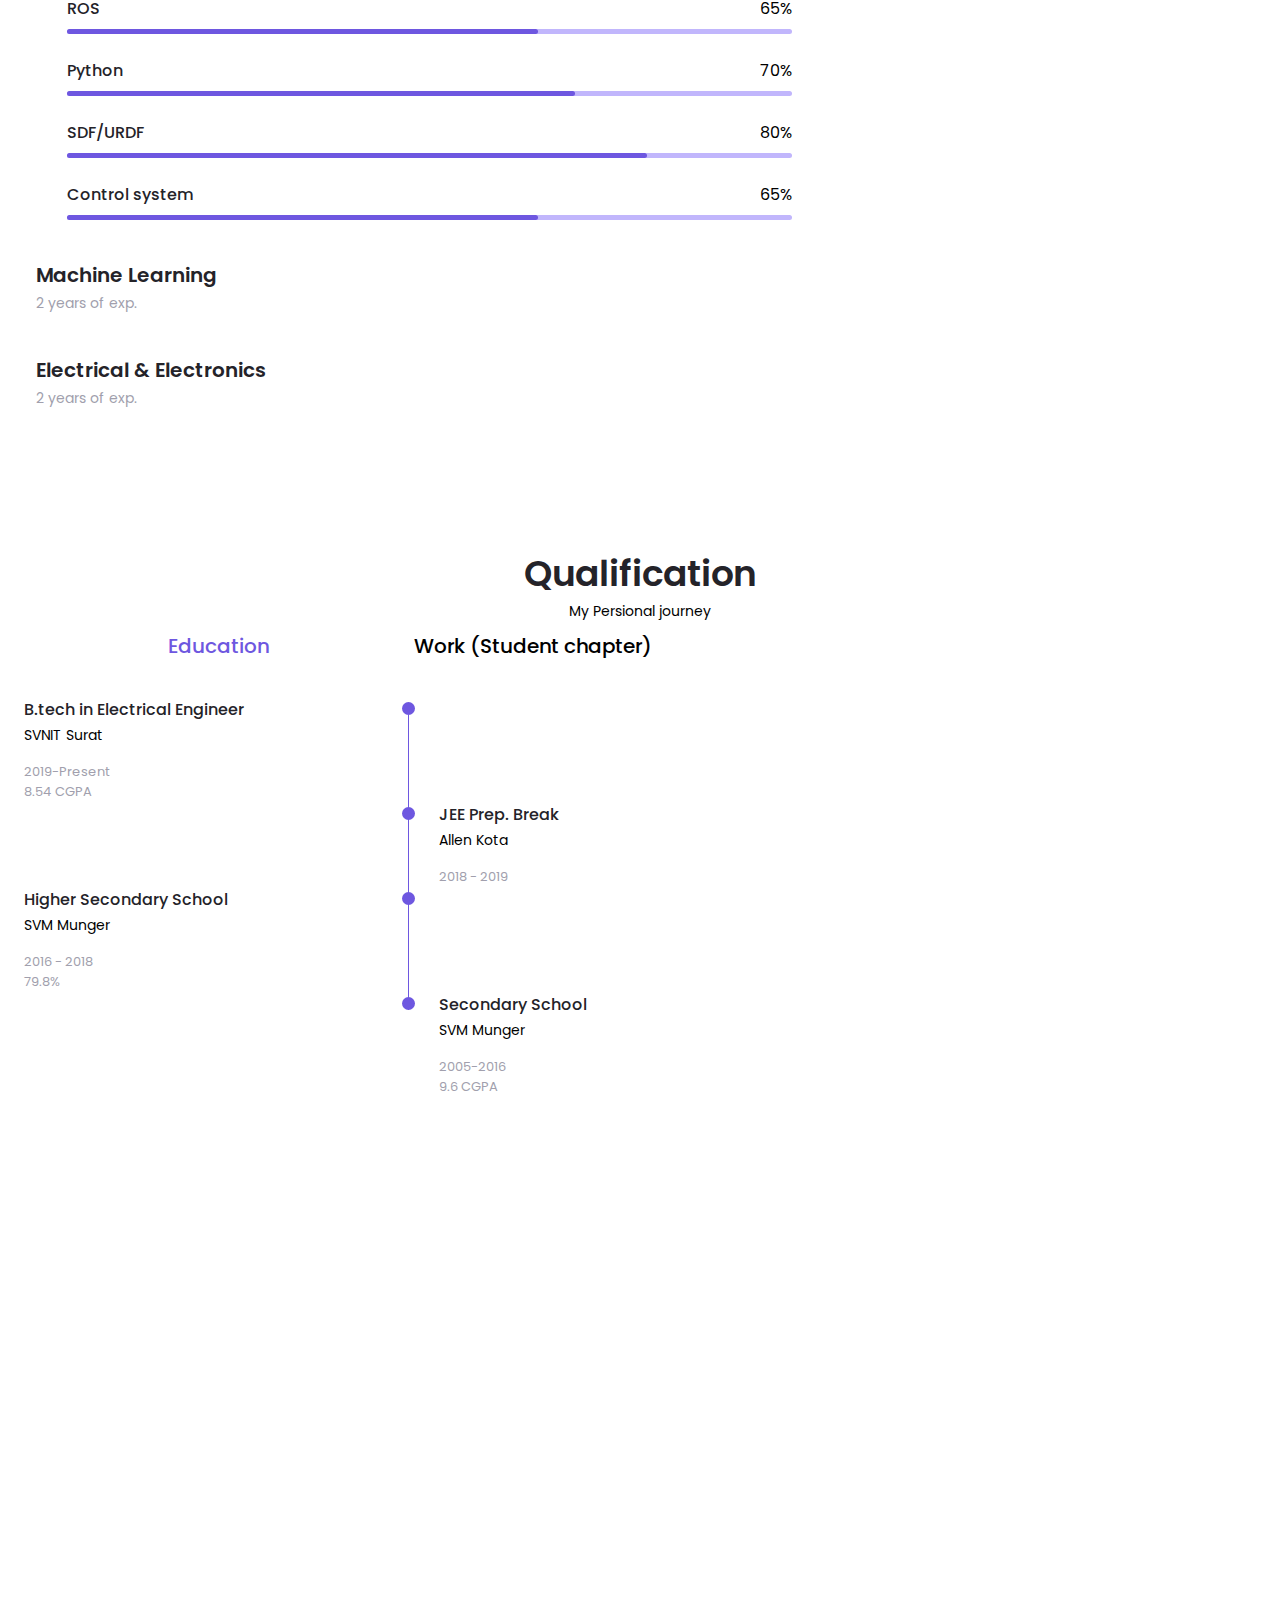
==== commit 2160d5a0: "dec 31 2021" ====
--- a/index.html
+++ b/index.html
@@ -327,8 +327,173 @@
 
             <!--==================== QUALIFICATION ====================-->
             <section class="qualification section">
-
-
+                <h2 class="section__title">Qualification</h2>
+                <span class="section__subtitle">My Persional journey</span>
+                <div class="qualification__container container">
+                    <div class="qualification__tabs">
+                        <div class="qualification__button button--flex qualification__active" data-target='#education'>
+                            <i class="uil uil-graduation-cap qualification__icon"></i>
+                            Education
+                        </div>
+
+                        <div class="qualification__button button--flex" data-target="#work">
+                            <i class="uil uil-briefcase-alt qualification__icon"></i>
+                            Work (Student chapter)
+                        </div>  
+                    </div>
+                    <div class="qualification__sections">
+                        <!--==================== QUALIFICATION CONTENT 1 ====================-->
+                        <div class="qualification__content qualification__active" data-content id="education">
+                            <!--==================== QUALIFICATION 1 ====================-->
+                            <div class="qualification__data">
+                                <div>
+                                    <h3 class="qualification__title">B.tech in Electrical Engineer</h3>
+                                    <span class="qualification__subtitle">SVNIT Surat</span>
+
+                                    <div class="qualification__calendar">
+                                        <i class="uil uil-calendar-alt"></i>
+                                        2019-Present
+                                    </div>
+                                    <div class="qualification__calendar">
+                                        8.54 CGPA
+                                    </div>
+                                </div>
+                        
+                                <div>
+                                    <span class="qualification__rounder"></span>
+                                    <span class="qualification__line"></span>
+                                </div>
+                            </div>
+
+                            <!--==================== QUALIFICATION 2 ====================-->
+                            <div class="qualification__data">
+                                <div></div>
+
+                                <div>
+                                    <span class="qualification__rounder"></span>
+                                    <span class="qualification__line"></span>
+                                </div>
+
+                                <div>
+                                    <h3 class="qualification__title">JEE Prep. Break</h3>
+                                    <span class="qualification__subtitle">Allen Kota</span>
+
+                                    <div class="qualification__calendar">
+                                        <i class="uil uil-calendar-alt"></i>
+                                        2018 - 2019 
+                                    </div>
+                                </div>
+                        
+                               
+                            </div>
+
+                            <!--==================== QUALIFICATION 3 ====================-->
+                            <div class="qualification__data">
+                                <div>
+                                    <h3 class="qualification__title">Higher Secondary School</h3>
+                                    <span class="qualification__subtitle">SVM Munger</span>
+
+                                    <div class="qualification__calendar">
+                                        <i class="uil uil-calendar-alt"></i>
+                                        2016 - 2018 
+                                    </div>
+                                    <div class="qualification__calendar">
+                                        79.8%
+                                    </div>
+                                </div>
+                        
+                                <div>
+                                    <span class="qualification__rounder"></span>
+                                    <span class="qualification__line"></span>
+                                </div>
+                            </div>
+
+                            <!--==================== QUALIFICATION 4 ====================-->
+                            <div class="qualification__data">
+                                <div></div>
+
+                                <div>
+                                    <span class="qualification__rounder"></span>
+                                    <!-- <span class="qualification__line"></span> -->
+                                </div>
+
+                                <div>
+                                    <h3 class="qualification__title">Secondary School</h3>
+                                    <span class="qualification__subtitle">SVM Munger</span>
+
+                                    <div class="qualification__calendar">
+                                        <i class="uil uil-calendar-alt"></i>
+                                        2005-2016
+                                    </div>
+                                    <div class="qualification__calendar">
+                                        9.6 CGPA
+                                    </div>
+                                </div>
+                            </div>
+                        </div>
+
+                        <!--==================== QUALIFICATION CONTENT 2 ====================-->
+                        <div class="qualification__content" data-content id="work">
+                            <!--==================== QUALIFICATION 1 ====================-->
+                            <div class="qualification__data">
+                                <div>
+                                    <h3 class="qualification__title">Drishti</h3>
+                                    <span class="qualification__subtitle">Robocon team member</span>
+
+                                    <div class="qualification__calendar">
+                                        <i class="uil uil-calendar-alt"></i>
+                                        2020-Present
+                                    </div>
+                                </div>
+                        
+                                <div>
+                                    <span class="qualification__rounder"></span>
+                                    <span class="qualification__line"></span>
+                                </div>
+                            </div>
+
+                            <!--==================== QUALIFICATION 2 ====================-->
+                            <div class="qualification__data">
+                                <div></div>
+
+                                <div>
+                                    <span class="qualification__rounder"></span>
+                                    <span class="qualification__line"></span>
+                                </div>
+
+                                <div>
+                                    <h3 class="qualification__title">Phoenix Racing</h3>
+                                    <span class="qualification__subtitle">Electrical & Electronics team member</span>
+
+                                    <div class="qualification__calendar">
+                                        <i class="uil uil-calendar-alt"></i>
+                                        2020 - 2021 
+                                    </div>
+                                </div>
+                        
+                               
+                            </div>
+
+                            <!--==================== QUALIFICATION 3 ====================-->
+                            <div class="qualification__data">
+                                <div>
+                                    <h3 class="qualification__title">Phoenix Aero</h3>
+                                    <span class="qualification__subtitle">Electrical & Electronics team member</span>
+
+                                    <div class="qualification__calendar">
+                                        <i class="uil uil-calendar-alt"></i>
+                                        2020-2021
+                                    </div>
+                                </div>
+                        
+                                <div>
+                                    <span class="qualification__rounder"></span>
+                                    <!-- <span class="qualification__line"></span> -->
+                                </div>
+                            </div>
+                        </div>
+                    </div>
+                </div>
             </section>
 
             <!--==================== SERVICES ====================-->
--- a/assets/css/styles.css
+++ b/assets/css/styles.css
@@ -448,8 +448,64 @@
     transform: rotate(-180deg);
 }
 /*==================== QUALIFICATION ====================*/
-
-
+.qualification__tabs{
+    display: flex;
+    justify-content: space-evenly;
+    margin-bottom: var(--mb-2);
+}
+.qualification__button{
+    font-size: var(--h3-font-size);
+    font-weight: var(--font-medium);
+    cursor: pointer;
+}
+.qualification__button:hover{
+    color: var(--first-color);
+}
+.qualification__icon{
+    font-size: 1.8rem;
+    margin-right: var(--mb-0-25);
+}
+.qualification__data{
+    display: grid;
+    grid-template-columns: 1fr max-content 1fr;
+    column-gap: 1.5rem;
+}
+.qualification__title{
+    font-size: var(--normal-font-size);
+    font-weight: var(--font-medium);
+}
+.qualification__subtitle{
+    display: inline-block;
+    font-size: var(--small-font-size);
+    margin-bottom: var(--mb-1);
+}
+.qualification__calendar{
+    font-size: var(--smaller-font-size);
+    color: var(--text-color-light);
+}
+.qualification__rounder{
+    display: inline-block;
+    width: 13px;
+    height: 13px;
+    background-color: var(--first-color);
+    border-radius: 50%;
+}
+.qualification__line{
+    display: block;
+    width: 1px;
+    height: 100%;
+    background-color: var(--first-color);
+    transform: translate(6px, -7px);
+}
+.qualification [data-content]{
+    display: none;
+}
+.qualification__active[data-content]{
+    display: block;
+}
+.qualification__button.qualification__active{
+    color: var(--first-color);
+}
 /*==================== SERVICES ====================*/
 
 
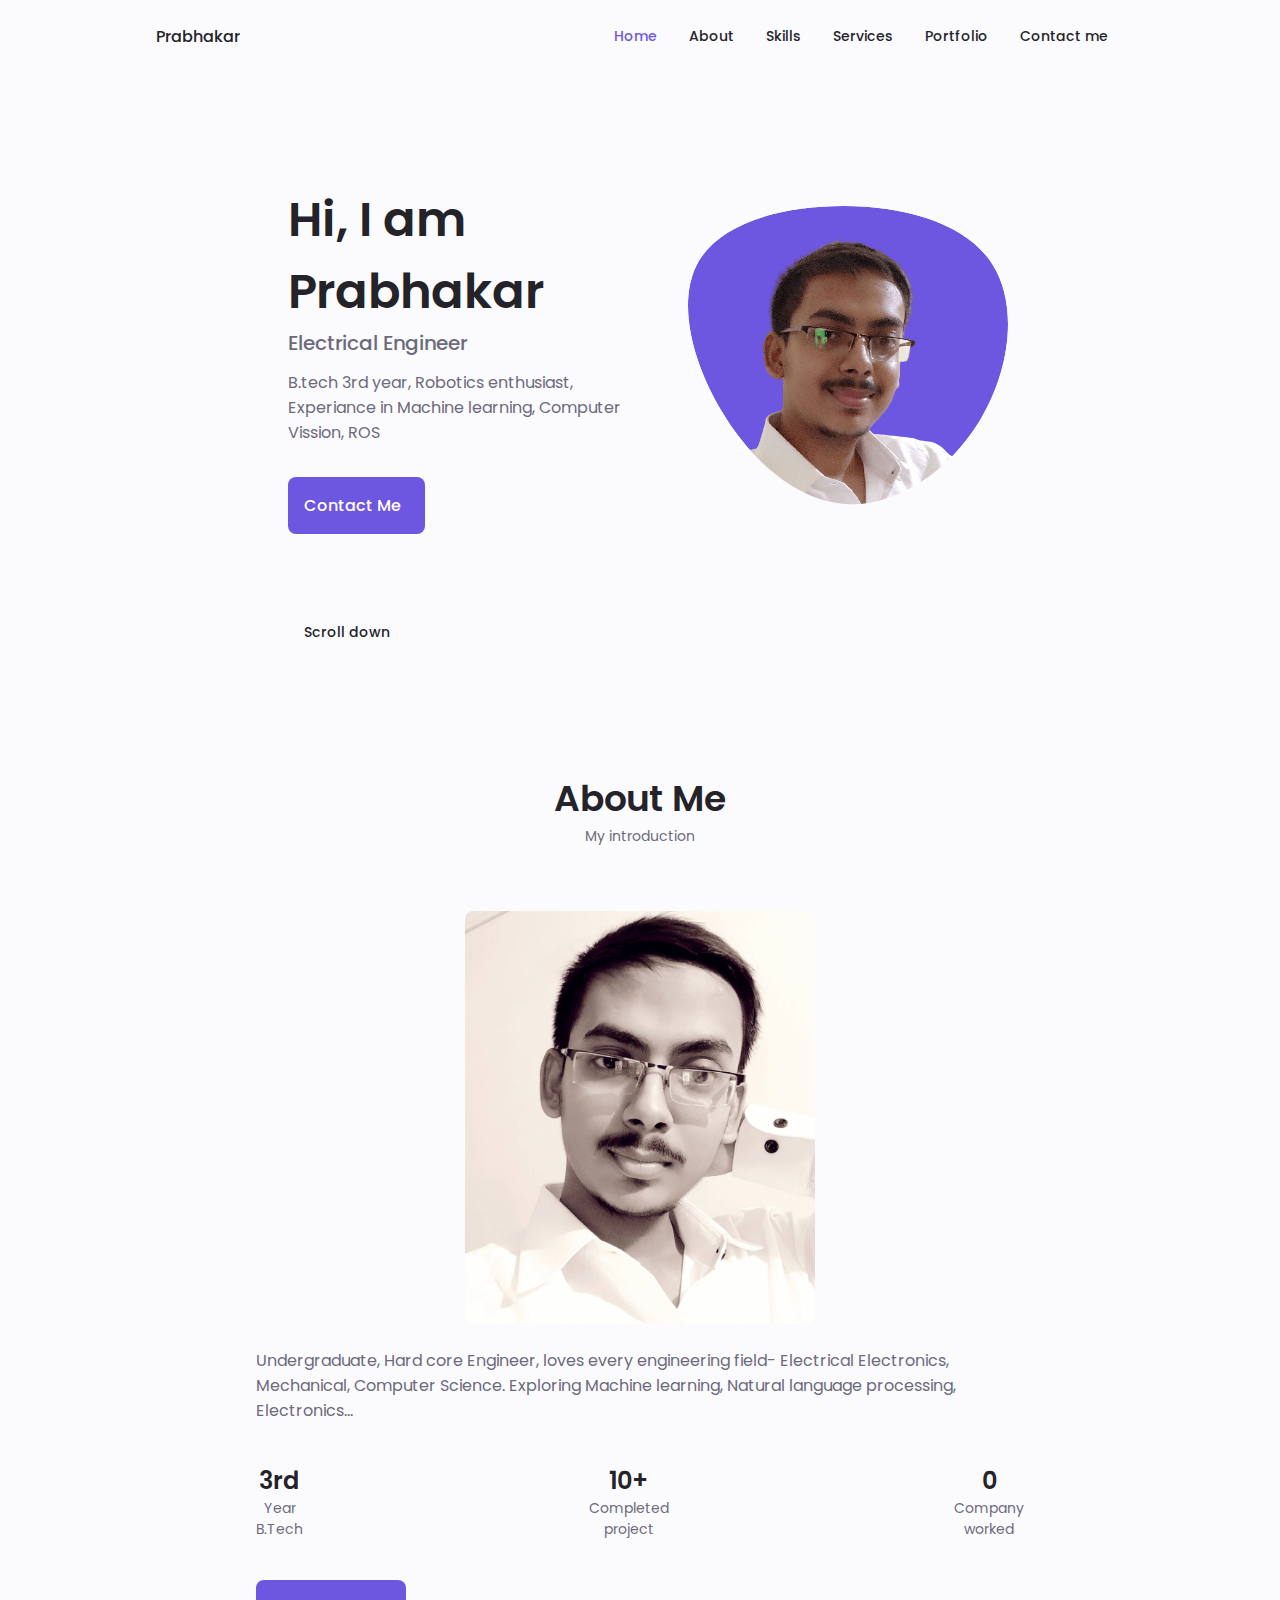
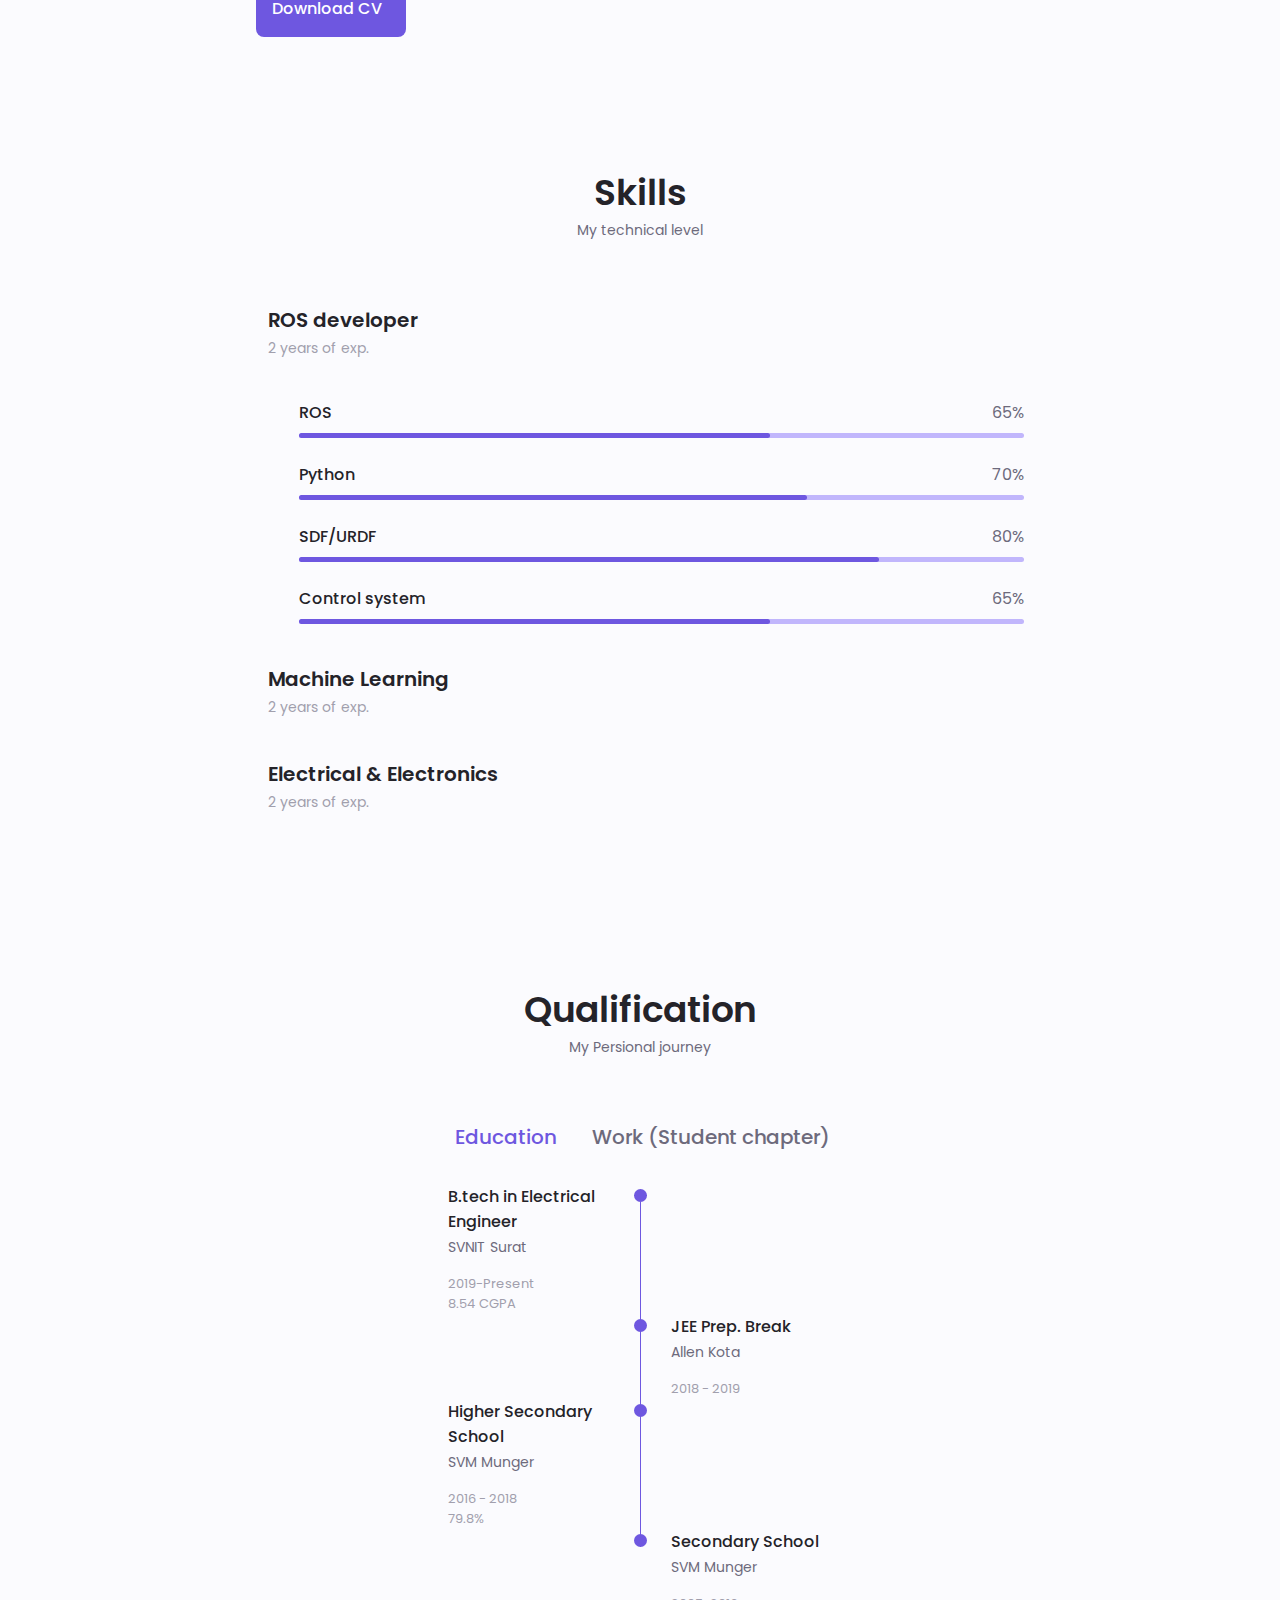
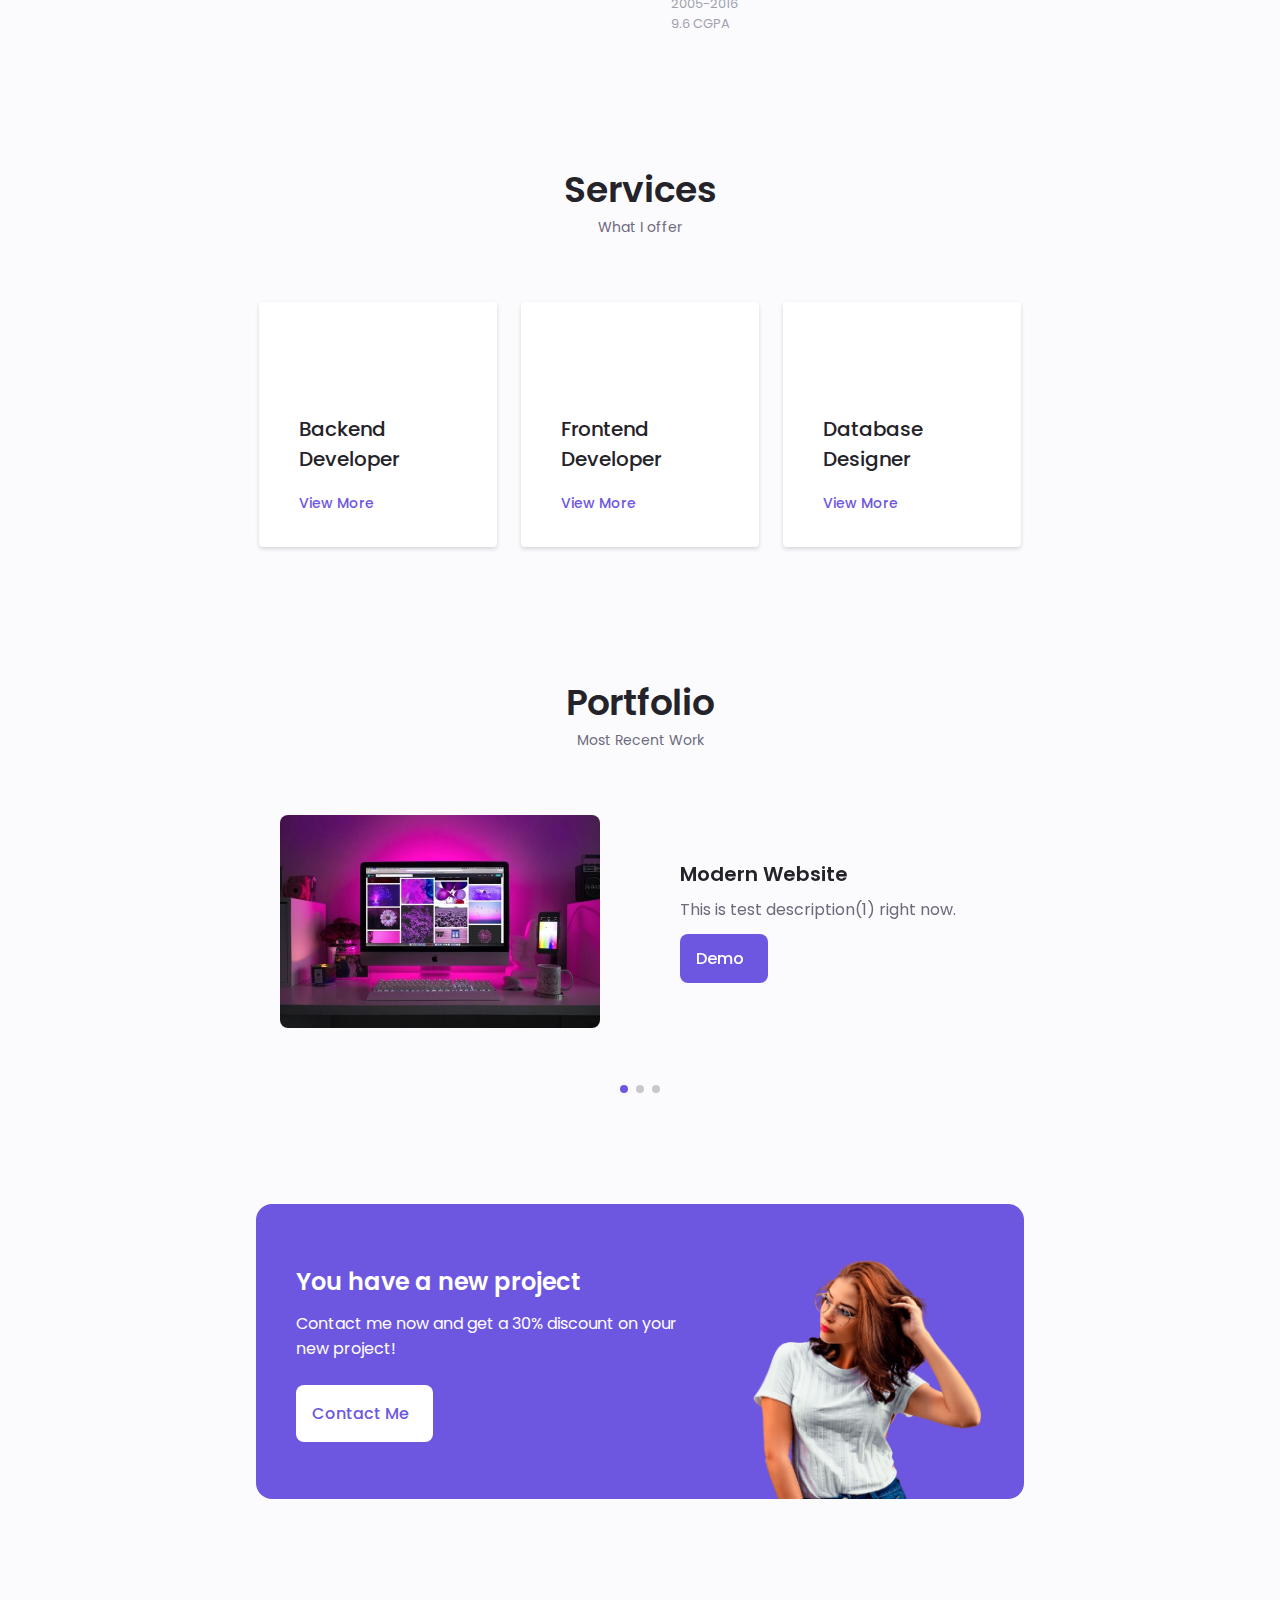
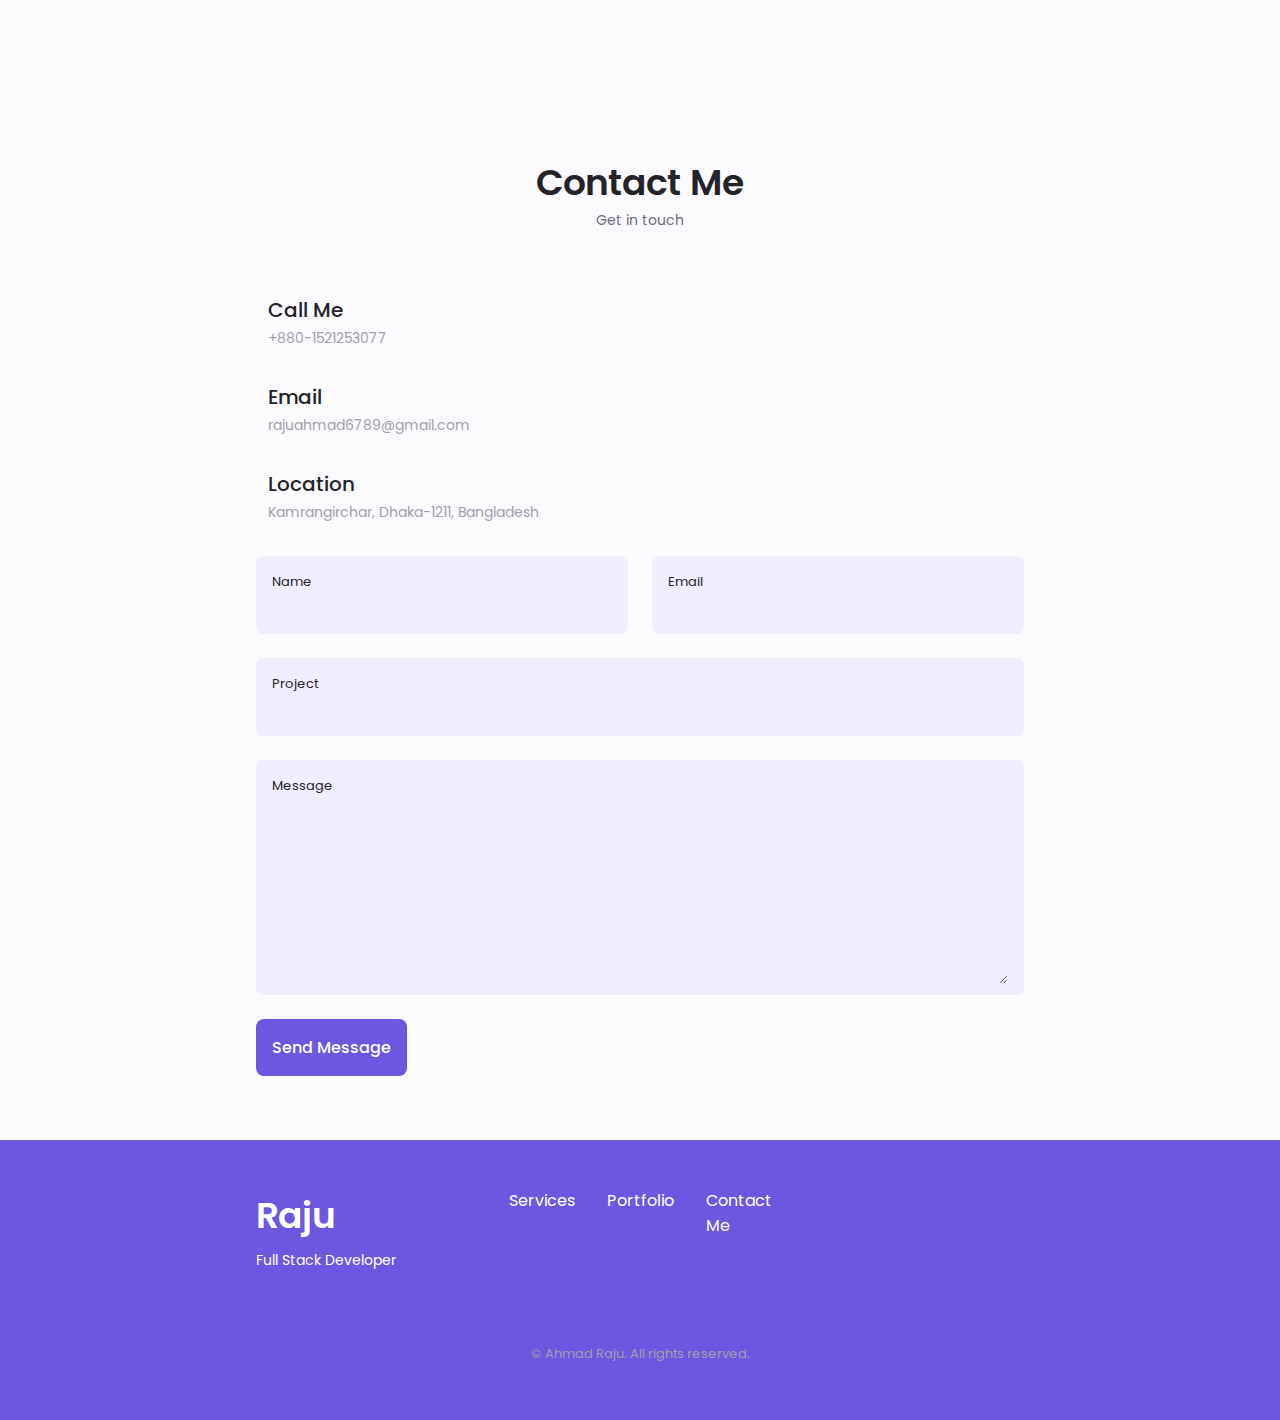
==== commit 3f70742d: "jan 1 2022" ====
--- a/index.html
+++ b/index.html
@@ -6,9 +6,10 @@
 
         <!--==================== UNICONS ====================-->
         <link rel="stylesheet" href="https://unicons.iconscout.com/release/v4.0.0/css/line.css">
+        <link rel="stylesheet" href="https://cdnjs.cloudflare.com/ajax/libs/font-awesome/4.7.0/css/font-awesome.min.css">
         
         <!--==================== SWIPER CSS ====================-->
-        <link rel="stylesheet" href="">
+        <link rel="stylesheet" href="assets/css/swiper-bundle.min.css">
         
         <!--==================== CSS ====================-->
         <link rel="stylesheet" href="assets/css/styles.css">
@@ -24,7 +25,7 @@
                 <div class="nav__menu" id="nav-menu">
                     <ul class="nav__list grid">
                         <li class="nav__item">
-                            <a href="#home" class="nav__link">
+                            <a href="#home" class="nav__link active-link">
                                 <i class="uil uil-estate nav__icon"></i> Home
                             </a>
                         </li>
@@ -50,13 +51,15 @@
                         </li>
                         <li class="nav__item">
                             <a href="#contact" class="nav__link">
-                                <i class="uil uil-message nav__icon"></i> Contactme
+                                <i class="uil uil-message nav__icon"></i> Contact me
                             </a>
                         </li>
                     </ul>
                     <i class="uil uil-times nav__close" id="nav-close"></i>
                 </div>
                 <div class="nav__btns">
+                <!--Theme change button-->
+                <i class="uil uil-moon change-theme" id="theme-button"></i>
                     <div class="nav__toggle" id="nav-toggle">
                         <i class="uil uil-apps"></i>
                     </div>
@@ -498,48 +501,332 @@
 
             <!--==================== SERVICES ====================-->
             <section class="services section" id="services">
-                
-
+                <h2 class="section__title">Services</h2>
+                <span class="section__subtitle">What I offer</span>
+    
+                <div class="services__container container grid">
+                    <!--===================== SERVICES 1 ====================-->
+                    <div class="services__content">
+                        <div>
+                            <i class="uil uil-arrow services__icon"></i>
+                            <h3 class="services__title">Backend <br> Developer</h3>
+    
+                            <span class="button button--flex button--small button--link services__button">
+                                View More
+                                <i class="uil uil-arrow-right button__icon"></i>
+                            </span>
+    
+                            <div class="services__modal">
+                                <div class="services__modal-content">
+                                    <h4 class="services__modal-title">Backend <br> Developer</h4>
+                                    <i class="uil uil-times services__modal-close"></i>
+    
+                                    <ul class="services__modal-services grid">
+                                        <li class="services__modal-service">
+                                            <i class="uil uil-check-circle services__modal-icon"></i>
+                                            <p>I design Web Architecture.</p>
+                                        </li>
+    
+                                        <li class="services__modal-service">
+                                            <i class="uil uil-check-circle services__modal-icon"></i>
+                                            <p>I create structural backbone of the platform.</p>
+                                        </li>
+    
+                                        <li class="services__modal-service">
+                                            <i class="uil uil-check-circle services__modal-icon"></i>
+                                            <p>I maintain version control tools.</p>
+                                        </li>
+                                    </ul>
+                                </div>
+                            </div>
+                        </div>
+                    </div>
+    
+                    <!--===================== SERVICES 2 ====================-->
+                    <div class="services__content">
+                        <div>
+                            <i class="uil uil-web-grid services__icon"></i>
+                            <h3 class="services__title">Frontend <br> Developer</h3>
+    
+                            <span class="button button--flex button--small button--link services__button">
+                                View More
+                                <i class="uil uil-arrow-right button__icon"></i>
+                            </span>
+    
+                            <div class="services__modal">
+                                <div class="services__modal-content">
+                                    <h4 class="services__modal-title">Frontend <br> Developer</h4>
+                                    <i class="uil uil-times services__modal-close"></i>
+    
+                                    <ul class="services__modal-services grid">
+                                        <li class="services__modal-service">
+                                            <i class="uil uil-check-circle services__modal-icon"></i>
+                                            <p>I develop user interface.</p>
+                                        </li>
+    
+                                        <li class="services__modal-service">
+                                            <i class="uil uil-check-circle services__modal-icon"></i>
+                                            <p>I create web page.</p>
+                                        </li>
+    
+                                        <li class="services__modal-service">
+                                            <i class="uil uil-check-circle services__modal-icon"></i>
+                                            <p>I restructure ui/ux components.</p>
+                                        </li>
+                                    </ul>
+                                </div>
+                            </div>
+                        </div>
+                    </div>
+    
+                    <!--===================== SERVICES 3 ====================-->
+                    <div class="services__content">
+                        <div>
+                            <i class="uil uil-pen services__icon"></i>
+                            <h3 class="services__title">Database <br> Designer</h3>
+    
+                            <span class="button button--flex button--small button--link services__button">
+                                View More
+                                <i class="uil uil-arrow-right button__icon"></i>
+                            </span>
+    
+                            <div class="services__modal">
+                                <div class="services__modal-content">
+                                    <h4 class="services__modal-title">Database <br> Designer</h4>
+                                    <i class="uil uil-times services__modal-close"></i>
+    
+                                    <ul class="services__modal-services grid">
+                                        <li class="services__modal-service">
+                                            <i class="uil uil-check-circle services__modal-icon"></i>
+                                            <p>I design database.</p>
+                                        </li>
+    
+                                        <li class="services__modal-service">
+                                            <i class="uil uil-check-circle services__modal-icon"></i>
+                                            <p>I structure data for user.</p>
+                                        </li>
+                                    </ul>
+                                </div>
+                            </div>
+                        </div>
+                    </div>
+                </div>
             </section>
 
             <!--==================== PORTFOLIO ====================-->
             <section class="portfolio section" id="portfolio">
-                
-
+                <h2 class="section__title">Portfolio</h2>
+                <span class="section__subtitle">Most Recent Work</span>
+    
+                <div class="portfolio__container container swiper-container">
+                    <div class="swiper-wrapper">
+                        <!--======================== PORTFOLIO 1 =============-->
+                        <div class="portfolio__content grid swiper-slide">
+                            <img src="assets/img/portfolio1.jpg" alt="" class="portfolio__img">
+    
+                            <div class="portfolio__data">
+                                <h3 class="portfolio__title">Modern Website</h3>
+                                <p class="portfolio__description">
+                                    This is test description(1) right now.
+                                </p>
+                                <a href="#" class="button button--flex button--small portfolio__button">
+                                    Demo
+                                    <i class="uil uil-arrow-right button__icon"></i>
+                                </a>
+                            </div>
+                        </div>
+    
+                        <!--======================== PORTFOLIO 2 =============-->
+                        <div class="portfolio__content grid swiper-slide">
+                            <img src="assets/img/portfolio2.jpg" alt="" class="portfolio__img">
+    
+                            <div class="portfolio__data">
+                                <h3 class="portfolio__title">Modern Website(2)</h3>
+                                <p class="portfolio__description">
+                                    This is test description(2) right now.
+                                </p>
+                                <a href="#" class="button button--flex button--small portfolio__button">
+                                    Demo
+                                    <i class="uil uil-arrow-right button__icon"></i>
+                                </a>
+                            </div>
+                        </div>
+    
+                        <!--======================== PORTFOLIO 3 =============-->
+                        <div class="portfolio__content grid swiper-slide">
+                            <img src="assets/img/portfolio3.jpg" alt="" class="portfolio__img">
+    
+                            <div class="portfolio__data">
+                                <h3 class="portfolio__title">Modern Website(3)</h3>
+                                <p class="portfolio__description">
+                                    This is test description(3) right now.
+                                </p>
+                                <a href="#" class="button button--flex button--small portfolio__button">
+                                    Demo
+                                    <i class="uil uil-arrow-right button__icon"></i>
+                                </a>
+                            </div>
+                        </div>
+    
+                    </div>
+                    <!--============ Add Arrows =============-->
+                    <div class="swiper-button-next">
+                        <i class="uil uil-angle-right-b swiper-portfolio-icon"></i>
+                    </div>
+                    <div class="swiper-button-prev">
+                        <i class="uil uil-angle-left-b swiper-portfolio-icon"></i>
+                    </div>
+    
+                    <!--============ Add Pagination =============-->
+                    <div class="swiper-pagination"></div>
+                </div>
             </section>
 
-            <!--==================== PROJECT IN MIND ====================-->
-            <section class="project section">
-
-
-            </section>
-
-            <!--==================== TESTIMONIAL ====================-->
-            <section class="testimonial section">
-                
-
-            </section>
-
-            <!--==================== CONTACT ME ====================-->
-            <section class="contact section" id="contact">
-
-
-            </section>
-        </main>
-
-        <!--==================== FOOTER ====================-->
-        <footer class="footer">
-
-            
-        </footer>
-        
-        <!--==================== SCROLL TOP ====================-->
-        
-
-        <!--==================== SWIPER JS ====================-->
-        <script src=""></script>
-
-        <!--==================== MAIN JS ====================-->
-        <script src="assets/js/main.js"></script>
-    </body>
+        <!--==================== PROJECT IN MIND ====================-->
+        <section class="project section">
+            <div class="project__bg">
+                <div class="project__container container grid">
+                    <div class="project__data">
+                        <h2 class="project__title">You have a new project</h2>
+                        <p class="project__description">Contact me now and get a 30% discount on your new project!</p>
+                        <a href="#contact" class="button button--flex button--white">
+                            Contact Me
+                            <i class="uil uil-message project__icon button__icon"></i>
+                        </a>
+                    </div>
+
+                    <img src="assets/img/project.png" alt="" class="project__img">
+                </div>
+            </div>
+
+        </section>
+
+
+        <!--==================== TESTIMONIAL ====================-->
+        <section class="testimonial section">
+            <!--=======This feature is skipped for now========-->
+        </section>
+
+        <!--==================== CONTACT ME ====================-->
+        <section class="contact section" id="contact">
+            <h2 class="section__title">Contact Me</h2>
+            <span class="section__subtitle">Get in touch</span>
+
+            <div class="contact__container container grid">
+                <div>
+                    <div class="contact__information">
+                        <i class="uil uil-phone contact__icon"></i>
+
+                        <div>
+                            <h3 class="contact__title">Call Me</h3>
+                            <span class="contact__subtitle">+880-1521253077</span>
+                        </div>
+                    </div>
+
+                    <div class="contact__information">
+                        <i class="uil uil-envelope contact__icon"></i>
+
+                        <div>
+                            <h3 class="contact__title">Email</h3>
+                            <span class="contact__subtitle">rajuahmad6789@gmail.com</span>
+                        </div>
+                    </div>
+
+                    <div class="contact__information">
+                        <i class="uil uil-map-marker contact__icon"></i>
+
+                        <div>
+                            <h3 class="contact__title">Location</h3>
+                            <span class="contact__subtitle">Kamrangirchar, Dhaka-1211, Bangladesh</span>
+                        </div>
+                    </div>
+
+                    <form action="" class="contact__form grid">
+                        <div class="contact__inputs grid">
+                            <div class="contact__content">
+                                <label for="name" class="contact__label">Name</label>
+                                <input type="text" id="name" class="contact__input">
+                            </div>
+
+                            <div class="contact__content">
+                                <label for="email" class="contact__label">Email</label>
+                                <input type="email" id="email" class="contact__input">
+                            </div>
+                        </div>
+
+                        <div class="contact__content">
+                            <label for="project-contact" class="contact__label">Project</label>
+                            <input type="text" id="project-contact" class="contact__input">
+                        </div>
+
+                        <div class="contact__content">
+                            <label for="message-contact" class="contact__label">Message</label>
+                            <textarea name="" cols="0" rows="7" id="message-contact" class="contact__input"></textarea>
+                        </div>
+                        
+                        <div>
+                            <a href="#" class="button button--flex">Send Message</a>
+                            <i class="uil uil-message button__icon"></i>
+                        </div>
+                    </form>
+                </div>
+            </div>
+
+        </section>
+    </main>
+
+    <!--==================== FOOTER ====================-->
+    <footer class="footer">
+        <div class="footer__bg">
+            <div class="footer__container container grid">
+                <div>
+                    <h1 class="footer__title">Raju</h1>
+                    <span class="footer__subtitle">Full Stack Developer</span>
+                </div>
+
+                <ul class="footer__links">
+                    <li>
+                        <a href="#services" class="footer__link">Services</a>
+                    </li>
+
+                    <li>
+                        <a href="#portfolio" class="footer__link">Portfolio</a>
+                    </li>
+
+                    <li>
+                        <a href="#contact" class="footer__link">Contact Me</a>
+                    </li>
+                </ul>
+
+                <div class="footer__socials">
+                    <a href="https://www.facebook.com/rajuahmad007/" class="footer__social" target="_blank"  class="footer__social">
+                        <i class="uil uil-facebook-f"></i>
+                    </a>
+
+                    <a href="https://www.instagram.com/aahmad_raju/" target="_blank" class="footer__social" class="footer__social">
+                        <i class="uil uil-instagram"></i>
+                    </a>
+
+                    <a href="https://www.linkedin.com/in/ahmed-raju-bd/" target="_blank" class="footer__social" class="footer__social">
+                        <i class="uil uil-linkedin-alt"></i>
+                    </a>
+                </div>
+            </div>
+
+            <p class="footer__copy">&#169; Ahmad Raju. All rights reserved.</p>
+        </div>
+
+    </footer>
+
+    <!--==================== SCROLL TOP ====================-->
+    <a href="" class="scrollup" id="scroll-up">
+        <i class="uil uil-arrow-up scroll__icon"></i>
+    </a>
+
+    <!--==================== SWIPER JS ====================-->
+    <script src="assets/js/swiper-bundle.min.js"></script>
+
+    <!--==================== MAIN JS ====================-->
+    <script src="assets/js/main.js"></script>
+</body>
 </html>--- a/assets/css/styles.css
+++ b/assets/css/styles.css
@@ -20,6 +20,8 @@
     --input-color:  hsl(var(--hue-color), 70%, 96%);
     --body-color:  hsl(var(--hue-color), 60%, 99%);
     --container-color: #FFF;
+    --scroll-bar-color: hsl(var(--hue-color), 12%, 90%);
+    --scroll-thumb-color: hsl(var(--hue-color), 12%, 80%);
 
     /*========== Font and typography ==========*/
     --body-font: 'Poppins', sans-serif;
@@ -68,10 +70,34 @@
 }
 
 /*========== Variables Dark theme ==========*/
-
+body.dark-theme{
+    /* HSL color mode */
+    --first-color-second: hsl(var(--hue-color), 30%, 8%);
+    --title-color: hsl(var(--hue-color), 8%, 95%);
+    --text-color: hsl(var(--hue-color), 8%, 75%);
+    --input-color: hsl(var(--hue-color), 29%, 16%);
+    --body-color: hsl(var(--hue-color), 28%, 12%);
+    --container-color: hsl(var(--hue-color), 29%, 16%);
+    --scroll-bar-color: hsl(var(--hue-color), 12%, 48%);
+    --scroll-thumb-color: hsl(var(--hue-color), 12%, 36%);
+}
 
 /*========== Button Dark/Light ==========*/
-
+.nav__btns{
+    display: flex;
+    align-items: center;
+}
+
+.change-theme{
+    font-size: 1.25rem;
+    color: var(--title-color);
+    margin-right: var(--mb-1);
+    cursor: pointer;
+}
+
+.change-theme:hover{
+    color: var(--first-color);
+}
 
 /*==================== BASE ====================*/
 *{
@@ -88,7 +114,8 @@
     margin: 0 0 var(--header-height) 0;
     font-family: var(--body-font);
     font-size: var(--normal-font-size);
-    background-color: var(--container-color);
+    background-color: var(--body-color);
+    color: var(--text-color);
 }
 
 h1,h2,h3,h4{
@@ -103,7 +130,7 @@
 }
 img{
     max-width: 100%;
-    height:auto;
+    height: auto;
 }
 /*==================== REUSABLE CSS CLASSES ====================*/
 .section{
@@ -162,7 +189,7 @@
     font-size: 1.1rem;
     cursor: pointer;
 }
-.nav__logo:hover{
+.nav__toggle:hover{
     color: var(--first-color);
 }
 @media screen and (max-width: 767px){
@@ -205,7 +232,7 @@
     color: var(--first-color);
 }
 .nav__close:hover{
-    columns: var(--first-color-alt);
+    color: var(--first-color-alt);
 }
 
 /* show menu */
@@ -214,10 +241,14 @@
 }
 
 /* Active link */
-
+.active-link{
+    color: var(--first-color);
+}
 
 /* Change background header */
-
+.scroll-header{
+    box-shadow: 0 -1px 4px rgba(0,0,0,.15);
+}
 
 /*==================== HOME ====================*/
 .home__container{
@@ -271,8 +302,7 @@
     transition: .3s;
 }
 .home__scroll-button:hover{
-    color: var(--first-color-alt);
-    transform: translateY(2rem);
+    transform: translateY(0.25rem);
 }
 .home__scroll-mouse{
     font-size: 2rem;
@@ -296,18 +326,44 @@
     border-radius: .5rem;
     font-weight: var(--font-medium);
 }
+
 .button:hover{
-    background-color:var(--first-color-alt) ;
-    
-}
+    background-color: var(--first-color-alt);
+}
+
 .button__icon{
     font-size: 1.25rem;
     margin-left: var(--mb-0-5);
     transition: .3s;
 }
-.button-flex{
+
+.button--white{
+    background-color: #FFF;
+    color: var(--first-color);
+}
+
+.button--white:hover{
+    background-color: #FFF;
+}
+
+.button--flex{
     display: inline-flex;
     align-items: center;
+}
+
+.button--small{
+    padding: .75rem 1rem;
+}
+
+.button--link{
+    padding: 0;
+    background-color: transparent;
+    color: var(--first-color);
+}
+
+.button--link:hover{
+    background-color: transparent;
+    color: var(--first-color-alt);
 }
 /*==================== ABOUT ====================*/
 .about__img{
@@ -506,41 +562,605 @@
 .qualification__button.qualification__active{
     color: var(--first-color);
 }
+.qualification__tech{
+    border-bottom: 3px solid var(--first-color-alt);
+    border-radius: .2rem;
+}
 /*==================== SERVICES ====================*/
-
+.services__container{
+    gap: 1.5rem;
+    grid-template-columns: repeat(2, 1fr);
+}
+
+.services__content{
+    position: relative;
+    background-color: var(--container-color);
+    padding: 3.5rem .5rem 1.25rem 1.5rem;
+    border-radius: .25rem;
+    box-shadow: 0 2px 4px rgba(0,0,0,.15);
+    transition: .3s;
+}
+
+.services__content:hover{
+    box-shadow: 0 4px 8px rgba(0,0,0,.15);
+}
+
+.services__icon{
+    display: block;
+    font-size: 1.5rem;
+    color: var(--first-color);
+    margin-bottom: var(--mb-1);
+}
+
+.services__title{
+    font-size: var(--h3-font-size);
+    margin-bottom: var(--mb-1);
+    font-weight: var(--font-medium);
+}
+
+.services__button{
+    cursor: pointer;
+    font-size: var(--small-font-size);
+}
+
+.services__button:hover .button__icon{
+    transform: translateX(.25rem);
+}
+
+.services__modal{
+    position: fixed;
+    top: 0;
+    left: 0;
+    right: 0;
+    bottom: 0;
+    background-color: rgba(0,0,0,.5);
+    display: flex;
+    align-items: center;
+    justify-content: center;
+    padding: 0 1rem;
+    z-index: var(--z-modal);
+    opacity: 0;
+    visibility: hidden;
+    transition: .3s;
+}
+
+.services__modal-content{
+    position: relative;
+    background-color: var(--container-color);
+    padding: 1.5rem;
+    border-radius: .5rem;
+}
+
+.services__modal-service{
+    row-gap: 1rem;
+}
+
+.services__modal-service{
+    display: flex;
+}
+
+.services__modal-title{
+    font-size: var(--h3-font-size);
+    font-weight: var(--font-medium);
+    margin-bottom: var(--mb-1-5);
+}
+
+.services__modal-close{
+    position: absolute;
+    top: 1rem;
+    right: 1rem;
+    font-size: 1.5rem;
+    color: var(--first-color);
+    cursor: pointer;
+}
+.services__modal-icon{
+    color: var(--first-color);
+    margin-right: var(--mb-0-25);
+}
 
 /* Active Modal */
+.active-modal{
+    opacity: 1;
+    visibility: visible;
+}
 
 
 /*==================== PORTFOLIO ====================*/
+.portfolio__container{
+    overflow: initial;
+}
+
+.portfolio__content{
+    padding: 0 1.5rem;
+}
+
+.portfolio__img{
+    width: 265px;
+    border-radius: .5rem;
+    justify-self: center;
+}
+
+.portfolio__title{
+    font-size: var(--h3-font-size);
+    margin-bottom: var(--mb-0-5);
+}
+
+.portfolio__description{
+    margin-bottom: var(--mb-0-75);
+}
+
+.portfolio__button:hover .button__icon{
+    transform: translateX(.25rem);
+}
+
+.swiper-button-prev::after,
+.swiper-button-next::after{
+    content: "";
+}
+
+.swiper-portfolio-icon{
+    font-size: 2rem;
+    color: var(--first-color);
+}
+
+.swiper-button-prev{
+    left: -.5rem;
+}
+
+.swiper-button-next{
+    right: -.5rem;
+}
+
+.swiper-container-horizontal > .swiper-pagination-bullets{
+    bottom: -2.5rem;
+}
+
+.swiper-pagination-bullet-active{
+    background-color: var(--first-color);
+}
+
+.swiper-button-prev,
+.swiper-button-next,
+.swiper-pagination-bullet{
+    outline: none;
+}
 
 
 /*==================== PROJECT IN MIND ====================*/
-
+.project{
+    text-align: center;
+}
+
+.project__bg{
+    background-color: var(--first-color-second);
+    padding-top: 3rem;
+}
+
+.project__title{
+    font-size: var(--h2-font-size);
+    margin-bottom: var(--mb-0-75);
+}
+
+.project__description{
+    margin-bottom: var(--mb-1-5);
+}
+
+.project__title,
+.project__description{
+    color: #FFF;
+}
+
+.project__img{
+    width: 232px;
+    justify-self: center;
+}
 
 /*==================== TESTIMONIAL ====================*/
 
 
 /*==================== CONTACT ME ====================*/
-
+.contact__container{
+    row-gap: 3rem;
+}
+
+.contact__information{
+    display: flex;
+    margin-bottom: var(--mb-2);
+}
+
+.contact__icon{
+    font-size: 2rem;
+    color: var(--first-color);
+    margin-right: var(--mb-0-75);
+}
+
+.contact__title{
+    font-size: var(--h3-font-size);
+    font-weight: var(--font-medium);
+}
+
+.contact__subtitle{
+    font-size: var(--small-font-size);
+    color: var(--text-color-light);
+}
+
+.contact__content{
+    background-color: var(--input-color);
+    border-radius: .5rem;
+    padding: .75rem 1rem .25rem;
+}
+
+.contact__label{
+    font-size: var(--smaller-font-size);
+    color: var(--title-color);
+}
+
+.contact__input{
+    width: 100%;
+    background-color: var(--input-color);
+    color: var(--text-color);
+    font-family: var(--body-font);
+    font-size: var(--normal-font-size);
+    border: none;
+    outline: none;
+    padding: .25rem .5rem .5rem 0;
+}
 
 /*==================== FOOTER ====================*/
-
+.footer{
+    padding-top: 2rem;
+}
+
+.footer__container{
+    row-gap: 3.5rem;
+}
+
+.footer__bg{
+    background-color: var(--first-color-second);
+    padding: 2rem 0 3rem;
+}
+
+.footer__title{
+    font-size: var(--h1-font-size);
+    margin-bottom: var(--mb-0-25);
+}
+
+.footer__subtitle{
+    font-size: var(--small-font-size);
+}
+.footer__links{
+    display: flex;
+    flex-direction: column;
+    row-gap: 1.5rem;
+}
+
+.footer__link:hover{
+    color: var(--first-color-lighter);
+}
+
+.footer__social{
+    font-size: 1.25rem;
+    margin-right: var(--mb-1-5);
+}
+
+.footer__social:hover {
+    color: var(--first-color-lighter);
+}
+
+.footer__copy{
+    font-size: var(--smaller-font-size);
+    text-align: center;
+    color: var(--text-color-light);
+    margin-top: var(--mb-3);
+}
+
+.footer__title,
+.footer__subtitle,
+.footer__link,
+.footer__social{
+    color: #FFF;
+}
 
 /*========== SCROLL UP ==========*/
-
-
+.scrollup{
+    position: fixed;
+    right: 1rem;
+    bottom: 5rem;
+    background-color: var(--first-color);
+    opacity: .8;
+    padding: 0 .3rem;
+    border-radius: .4rem;
+    z-index: var(--z-tooltip);
+    transition: .4s;
+}
+
+.scrollup:hover{
+    background-color: var(--first-color-alt);
+}
+
+.scrollup__icon{
+    font-size: 1.5rem;
+    color: #FFF;
+}
 /* Show scroll */
-
+.show-scroll{
+    bottom: 5rem;
+}
 
 /*========== SCROLL BAR ==========*/
+::-webkit-scrollbar{
+    width: .60rem;
+    background-color: var(--scroll-bar-color);
+    border-radius: .5rem;
+}
+
+::-webkit-scrollbar-thumb{
+    background-color: var(--scroll-thumb-color);
+    border-radius: .5rem;
+}
+
+
 
 
 /*==================== MEDIA QUERIES ====================*/
 /* For small devices */
-
-
+@media screen and (max-width: 350px){
+    .container{
+        margin-left: var(--mb-1);
+        margin-right: var(--mb-1);
+    }
+
+    .nav__menu{
+        padding: 2rem .25rem 4rem;
+    }
+    .nav__list{
+        column-gap: 0;
+    }
+
+    .home__content{
+        grid-template-columns: .25fr 3fr;
+
+    }
+    .home__blob{
+        width: 180px;
+    }
+
+    .skills__title{
+        font-size: var(--normal-font-size);
+    }
+
+    .qualification__data{
+        gap: .5rem;
+    }
+
+    .services__container{
+        grid-template-columns: max-content;
+        justify-content: center;
+    }
+    .services__content{
+        padding-right: 3.5rem;
+    }
+    .services__modal{
+        padding: 0 .5rem;
+    }
+
+    .project__img{
+        width: 200px;
+    }
+}
 /* For medium devices */
-
-
-/* For large devices */+@media screen and (min-width: 568px){
+    .home__content{
+        grid-template-columns: max-content 1fr 1fr;
+    }
+    .home__data{
+        grid-column: initial;
+    }
+    .home__img{
+        order: 1;
+        justify-self: center;
+    }
+
+    .about__container,
+    .portfolio__content,
+    .project__container,
+    .footer__container{
+        grid-template-columns: repeat(2, 1fr);
+    }
+
+    .qualification__sections{
+        display: grid;
+        grid-template-columns: .6fr;
+        justify-content: center;
+    }
+
+
+}
+
+@media screen and (min-width: 768px) {
+    .container{
+        margin-left: auto;
+        margin-right: auto;
+    }
+
+    body{
+        margin: 0;
+    }
+
+    .section{
+        padding: 6rem 0 2rem;
+    }
+    .section__subtitle{
+        margin-bottom: 4rem;
+    }
+
+    .header{
+        top: 0;
+        bottom: initial;
+    }
+    .header,
+    .main,
+    .footer__container{
+        padding: 0 1rem;
+    }
+
+    .nav{
+        height: calc(var(--header-height) + 1.5rem);
+        column-gap: 1rem;
+    }
+    .nav__icon,
+    .nav__close,
+    .nav__toggle{
+        display: none;
+    }
+    .nav__list{
+        display: flex;
+        column-gap: 2rem;
+    }
+    .nav__menu{
+        margin-left: auto;
+    }
+
+    .change-theme{
+        margin: 0;
+    }
+
+    .home__container{
+        row-gap: 5rem;
+    }
+    .home__content{
+        padding-top: 5.5rem;
+        column-gap: 2rem;
+    }
+    .home__blob{
+        width: 270px;
+    }
+    .home__scroll{
+        display: block;
+    }
+    .home__scroll-button{
+        margin-left: 3rem;
+    }
+
+    .about__container{
+        column-gap: 5rem;
+    }
+    .about__img{
+        width: 350px;
+    }
+    .about__description{
+        text-align: initial;
+    }
+    .about__info{
+        justify-content: space-between;
+    }
+    .about__buttons{
+        justify-content: initial;
+    }
+
+    .qualification__tabs{
+        justify-content: center;
+    }
+    .qualification__button{
+        margin: 0 var(--mb-1);
+    }
+    .qualification__sections{
+        grid-template-columns: .5fr;
+    }
+
+    .services__container{
+        grid-template-columns: repeat(3, 218px);
+        justify-content: center;
+    }
+    .services__icon{
+        font-size: 2rem;
+    }
+    .services__content{
+        padding: 6rem 0 2rem 2.5rem;
+    }
+    .services__modal-content{
+        width: 450px;
+    }
+
+    .portfolio__img{
+        width: 320px;
+    }
+    .portfolio__content{
+        align-items: center;
+    }
+
+    .project{
+        text-align: initial;
+    }
+    .project__bg{
+        background: none;
+    }
+    .project__container{
+        background-color: var(--first-color-second);
+        border-radius: 1rem;
+        padding: 3rem 2.5rem 0;
+        grid-template-columns: 1fr max-content;
+        column-gap: 3rem;
+    }
+    .project__data{
+        padding-top: .8rem;
+    }
+
+    .footer__container{
+        grid-template-columns: repeat(3, 1fr);
+    }
+    .footer__bg{
+        padding: 3rem 0 3.5rem;
+    }
+    .footer__links{
+        flex-direction: row;
+        column-gap: 2rem;
+    }
+    .footer__socials{
+        justify-self: flex-end;
+    }
+    .footer__copy{
+        margin-top: 4.5rem;
+    }
+}
+
+
+/* For large devices */
+@media screen and (min-width: 1024px) {
+    .header,
+    .main,
+    .footer__container{
+        padding: 0;
+    }
+
+    .home__blob{
+        width: 320px;
+    }
+    .home__social{
+        transform: translateX(-6rem);
+    }
+
+    .services__container{
+        grid-template-columns: repeat(3, 238px);
+    }
+
+    .portfolio__content{
+        column-gap: 5rem;
+    }
+    .swiper-portfolio-icon{
+        font-size: 3.5rem;
+    }
+    .swiper-button-prev{
+        left: -3.5rem;
+    }
+    .swiper-button-next{
+        right: -3.5rem;
+    }
+    .swiper-container-horizontal >.swiper-pagination-bullets{
+        bottom: -4.5rem;
+    }
+
+    .contact__inputs{
+        grid-template-columns: repeat(2, 1fr);
+    }
+}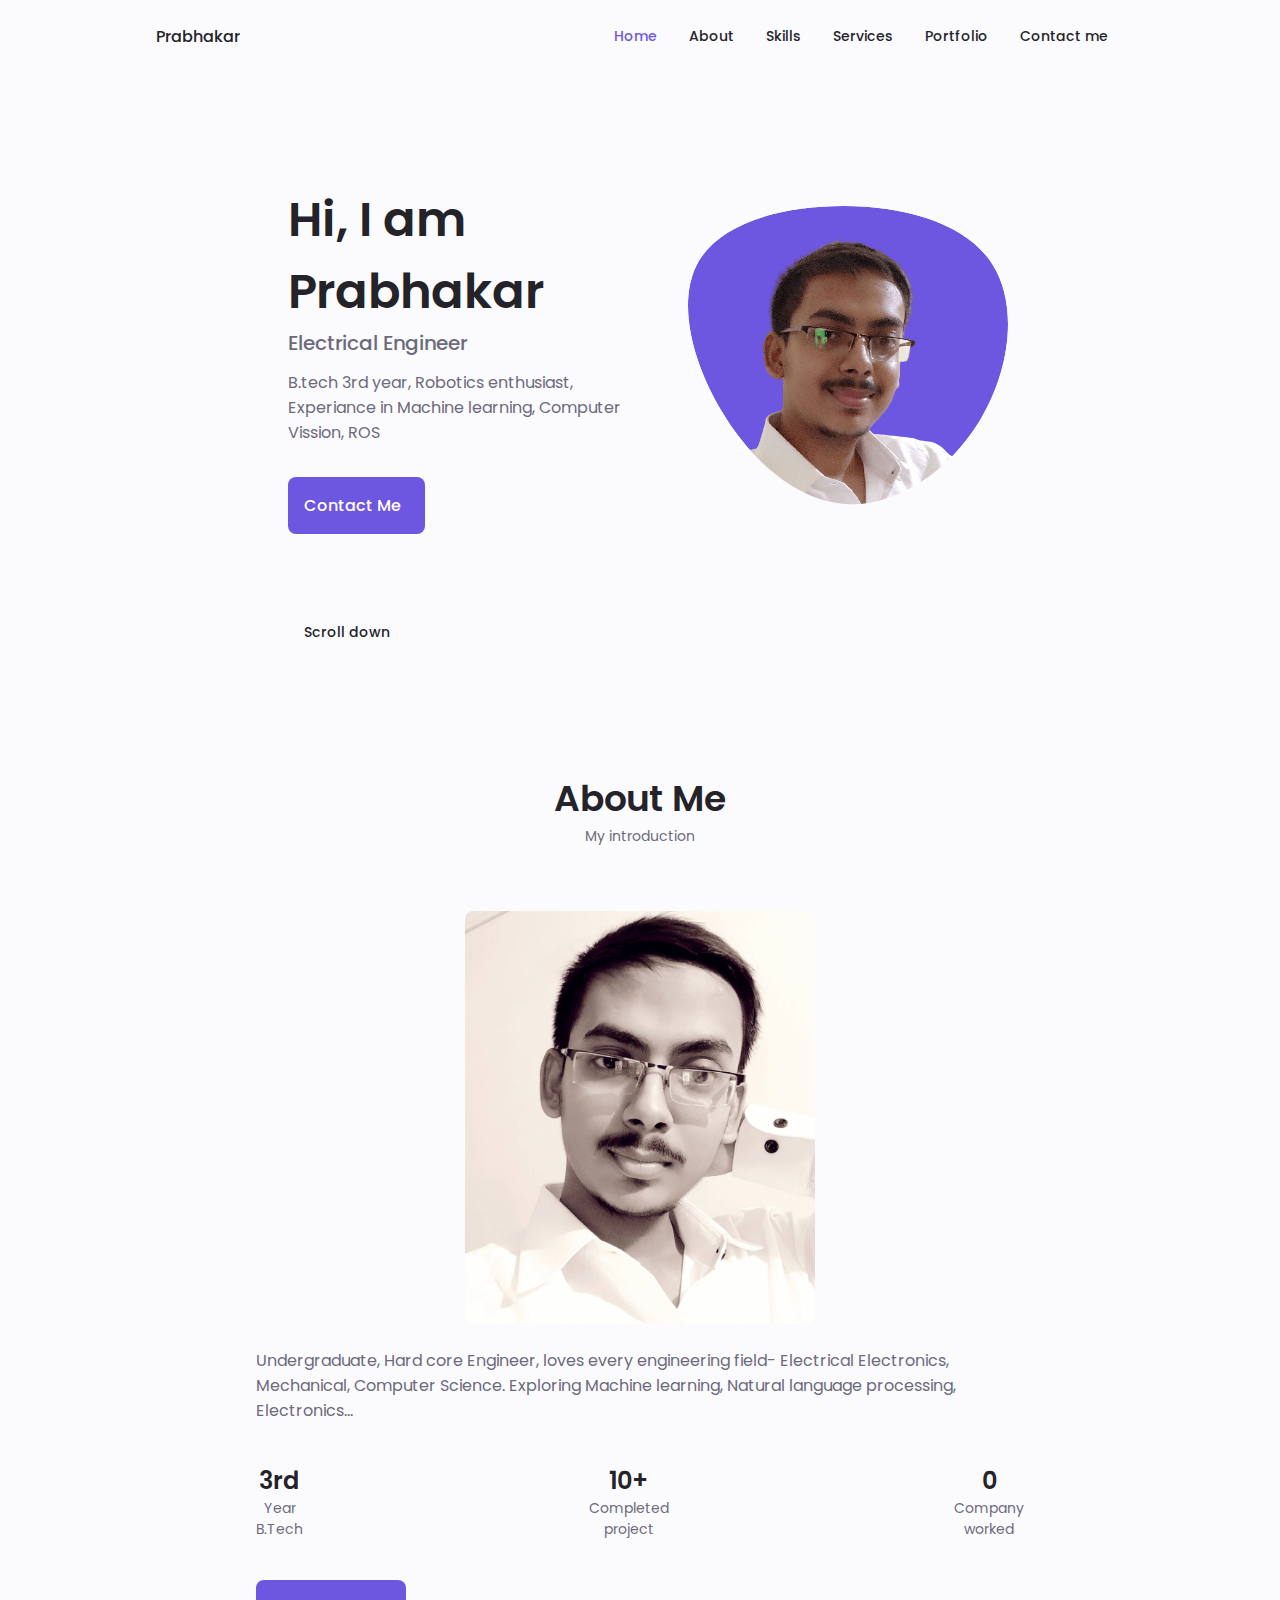
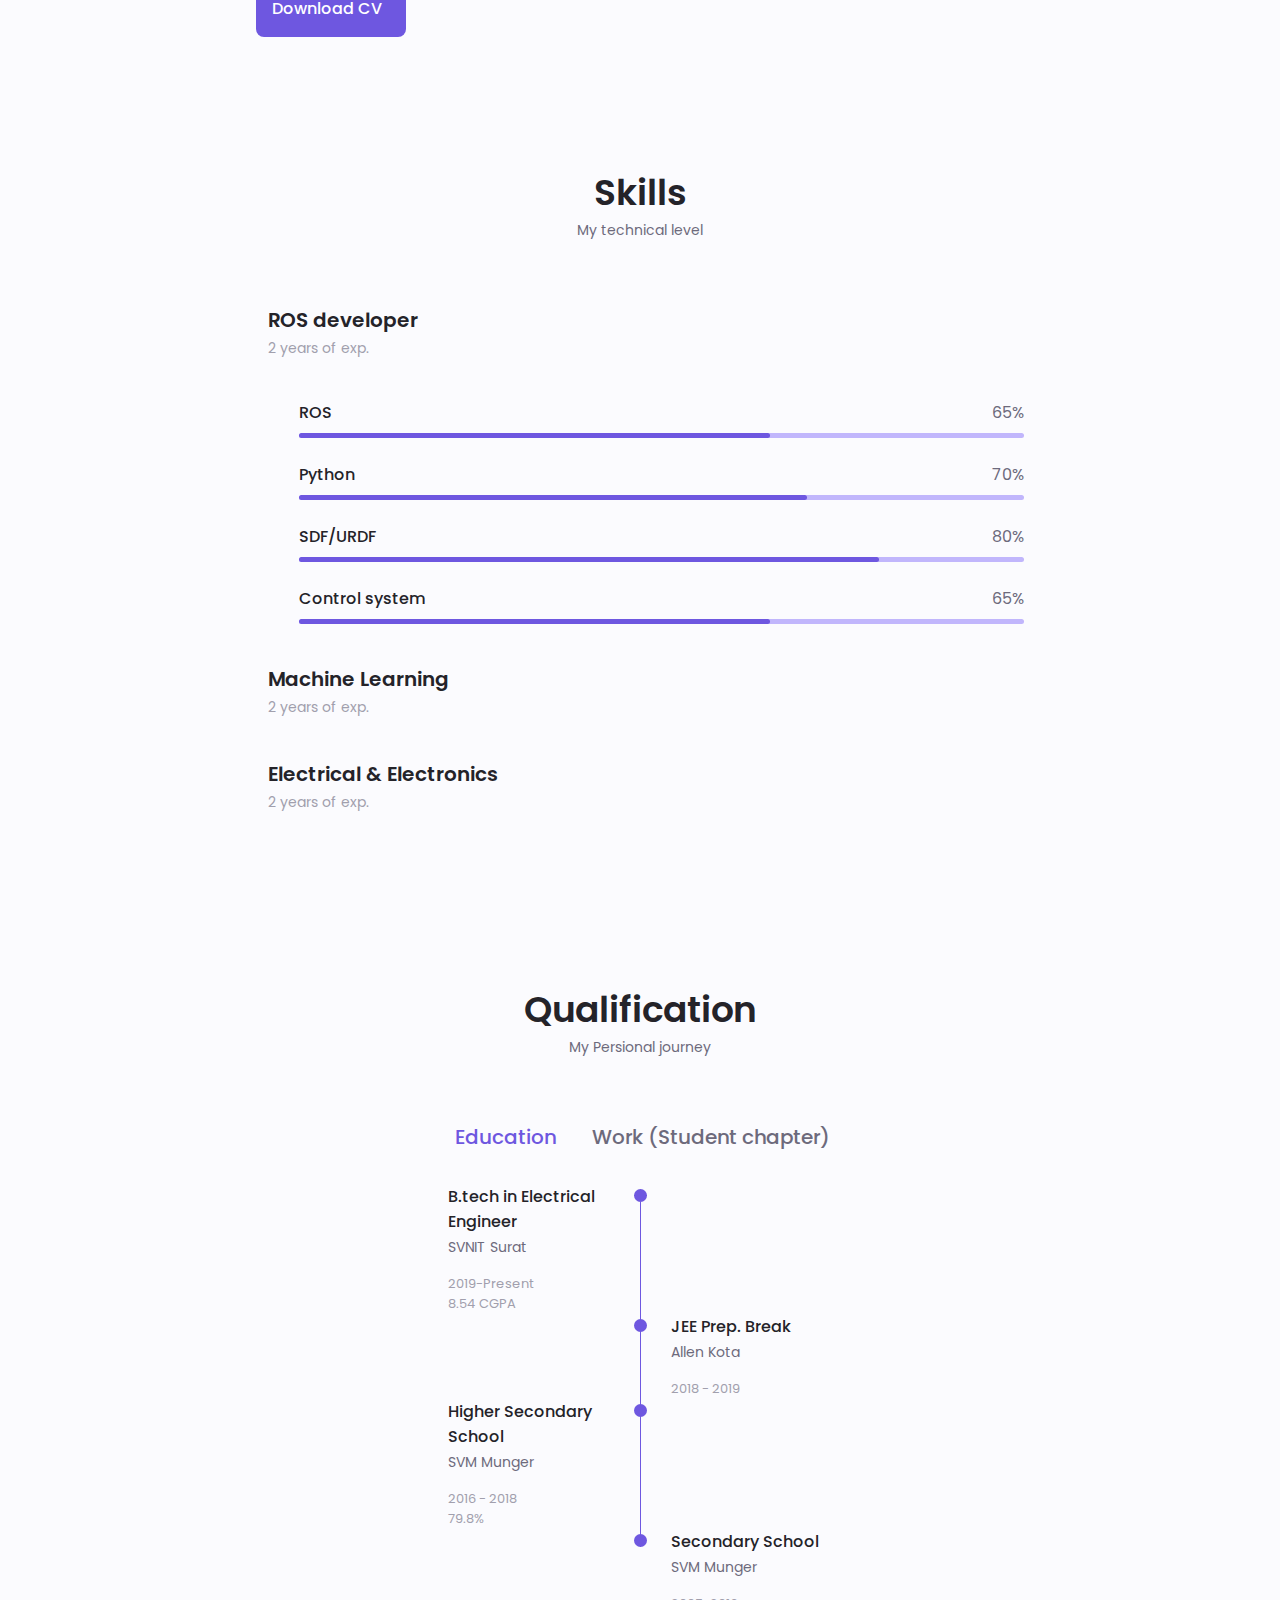
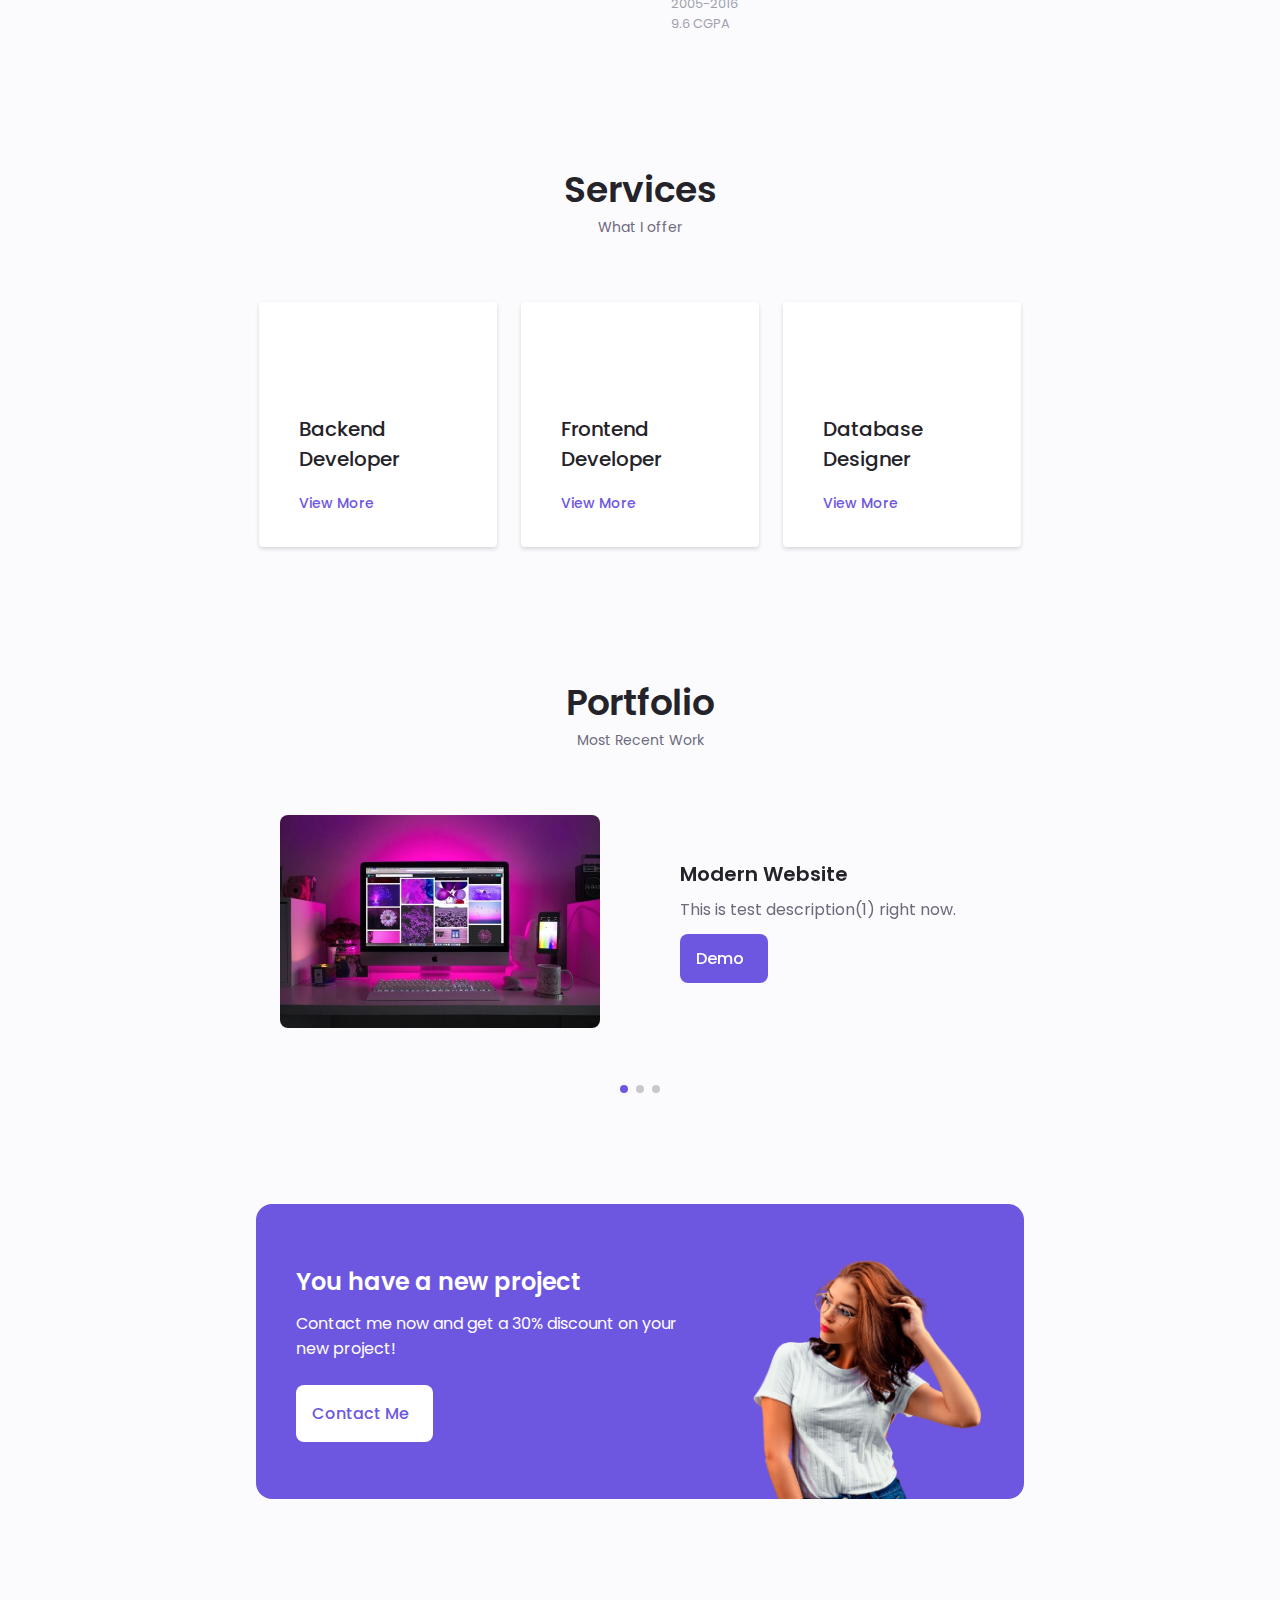
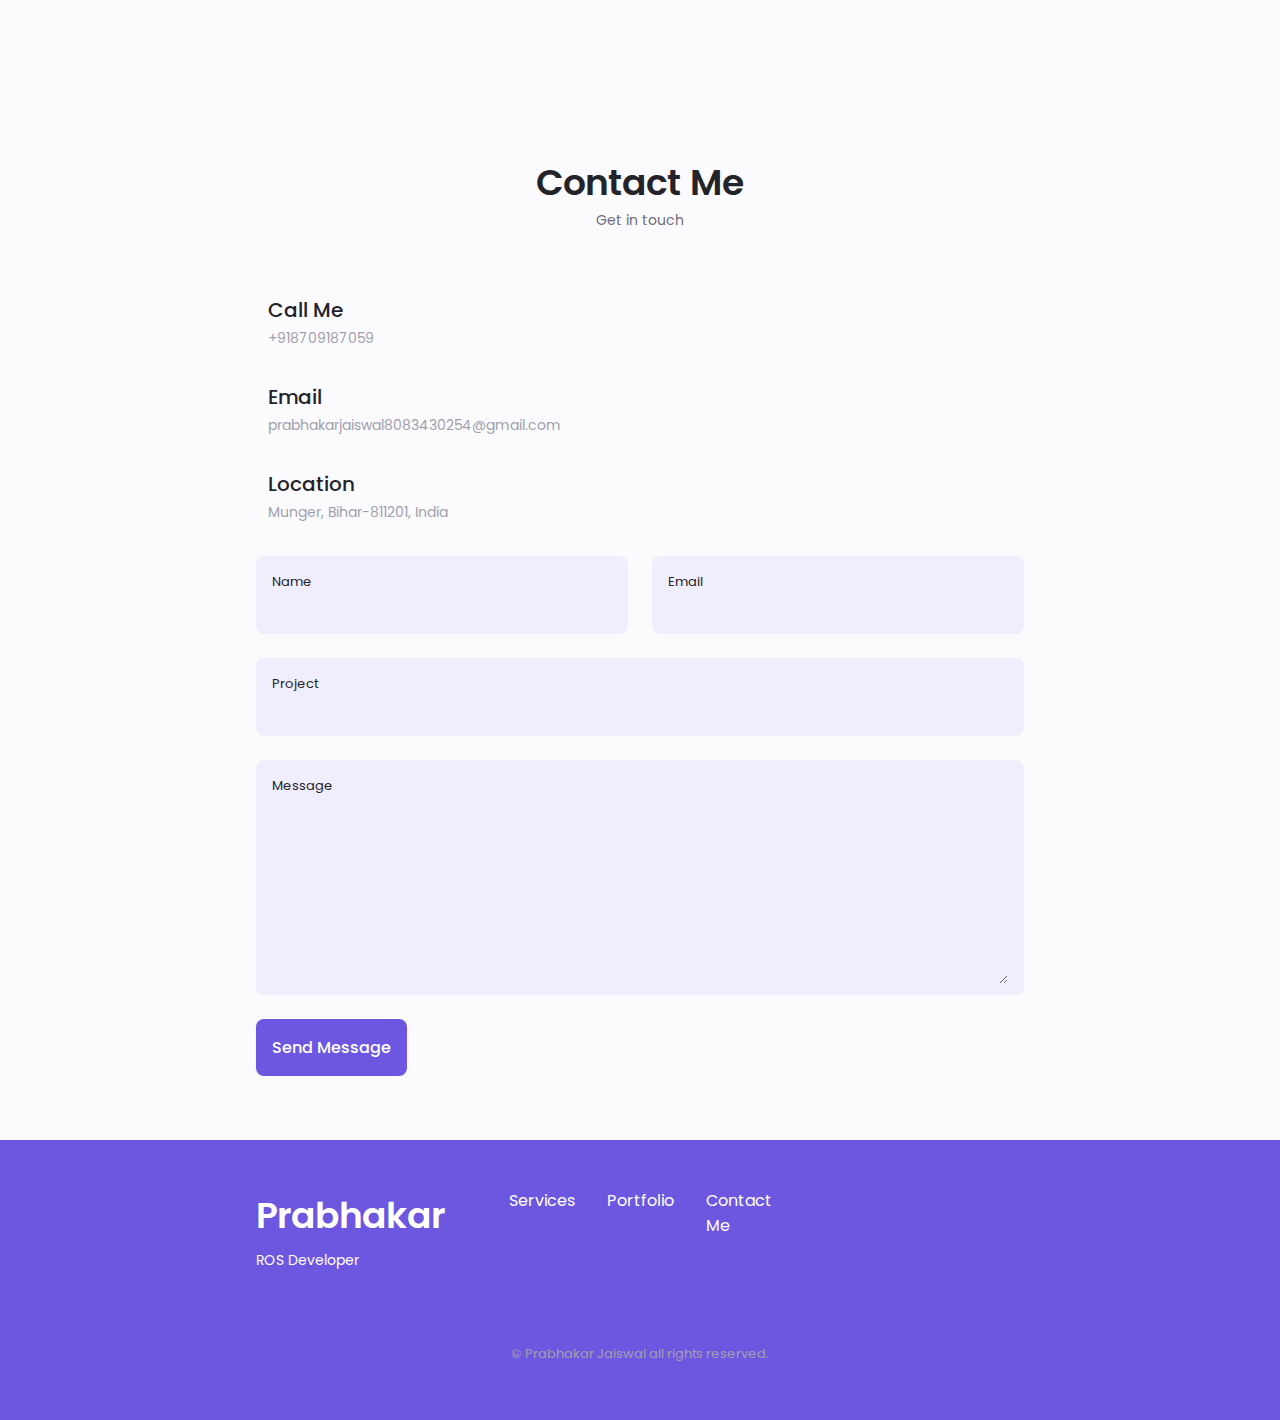
==== commit aeff7b24: "final commit" ====
--- a/index.html
+++ b/index.html
@@ -719,7 +719,7 @@
 
                         <div>
                             <h3 class="contact__title">Call Me</h3>
-                            <span class="contact__subtitle">+880-1521253077</span>
+                            <span class="contact__subtitle">+918709187059</span>
                         </div>
                     </div>
 
@@ -728,7 +728,7 @@
 
                         <div>
                             <h3 class="contact__title">Email</h3>
-                            <span class="contact__subtitle">rajuahmad6789@gmail.com</span>
+                            <span class="contact__subtitle">prabhakarjaiswal8083430254@gmail.com</span>
                         </div>
                     </div>
 
@@ -737,7 +737,7 @@
 
                         <div>
                             <h3 class="contact__title">Location</h3>
-                            <span class="contact__subtitle">Kamrangirchar, Dhaka-1211, Bangladesh</span>
+                            <span class="contact__subtitle">Munger, Bihar-811201, India</span>
                         </div>
                     </div>
 
@@ -780,8 +780,8 @@
         <div class="footer__bg">
             <div class="footer__container container grid">
                 <div>
-                    <h1 class="footer__title">Raju</h1>
-                    <span class="footer__subtitle">Full Stack Developer</span>
+                    <h1 class="footer__title">Prabhakar</h1>
+                    <span class="footer__subtitle">ROS Developer</span>
                 </div>
 
                 <ul class="footer__links">
@@ -799,21 +799,21 @@
                 </ul>
 
                 <div class="footer__socials">
-                    <a href="https://www.facebook.com/rajuahmad007/" class="footer__social" target="_blank"  class="footer__social">
+                    <a href="https://www.facebook.com/" class="footer__social" target="_blank"  class="footer__social">
                         <i class="uil uil-facebook-f"></i>
                     </a>
 
-                    <a href="https://www.instagram.com/aahmad_raju/" target="_blank" class="footer__social" class="footer__social">
+                    <a href="https://www.instagram.com/_jaiswal_prabhakar_/" target="_blank" class="footer__social" class="footer__social">
                         <i class="uil uil-instagram"></i>
                     </a>
 
-                    <a href="https://www.linkedin.com/in/ahmed-raju-bd/" target="_blank" class="footer__social" class="footer__social">
+                    <a href="https://www.linkedin.com/in/prabhakar-jaiswal-463673198/" target="_blank" class="footer__social" class="footer__social">
                         <i class="uil uil-linkedin-alt"></i>
                     </a>
                 </div>
             </div>
 
-            <p class="footer__copy">&#169; Ahmad Raju. All rights reserved.</p>
+            <p class="footer__copy">&#169; Prabhakar Jaiswal all rights reserved.</p>
         </div>
 
     </footer>
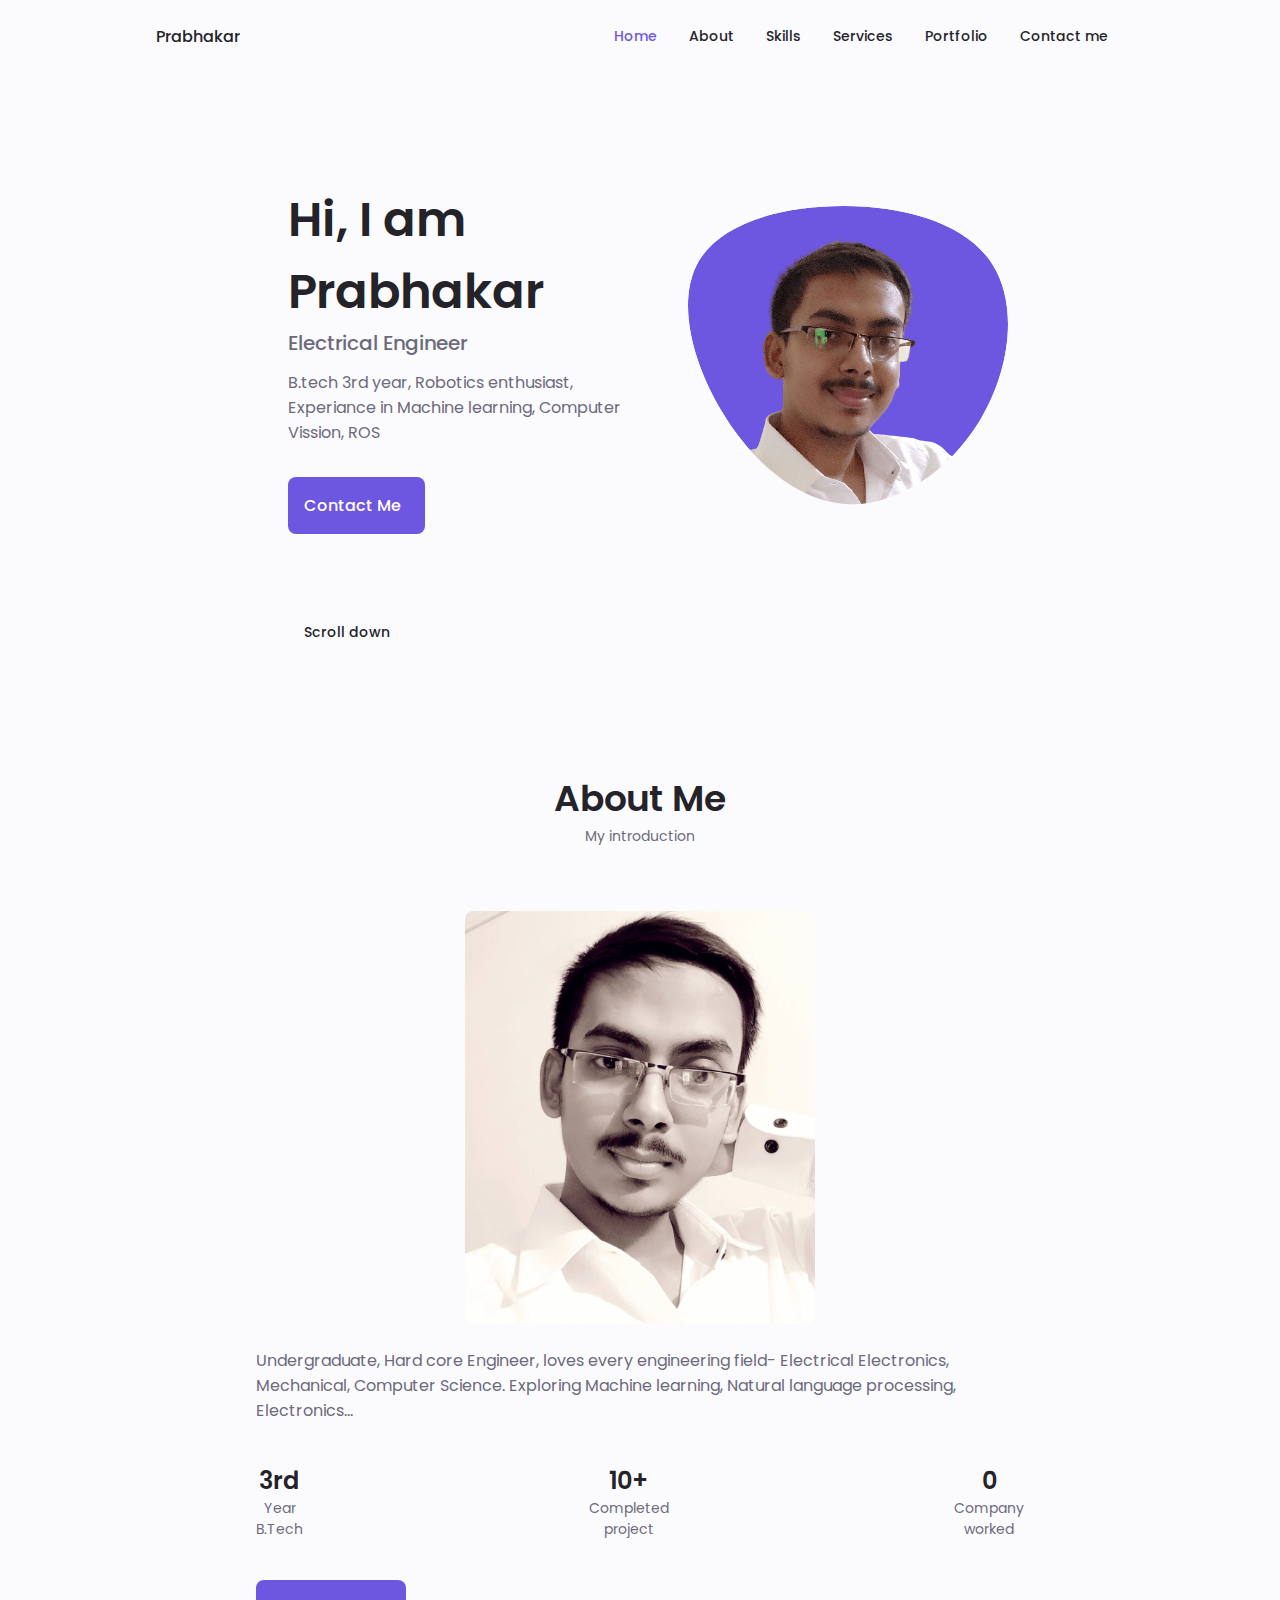
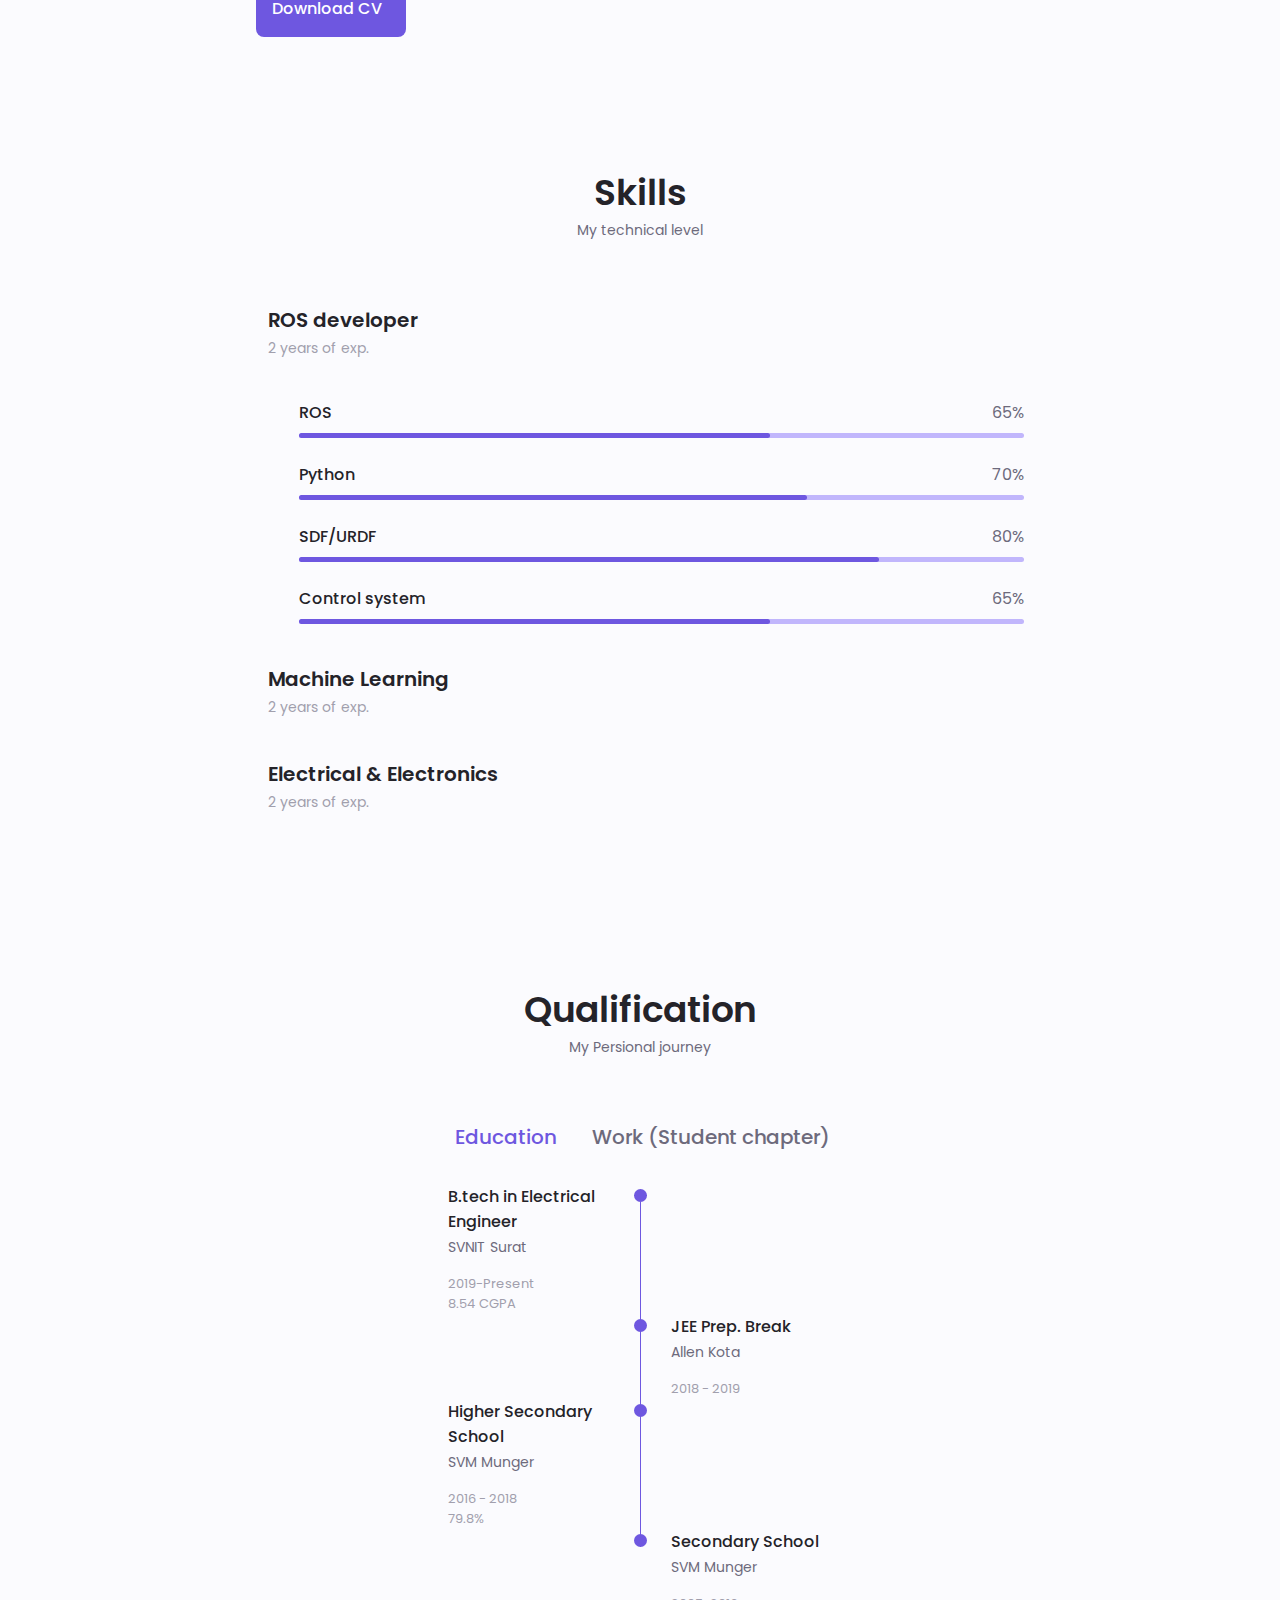
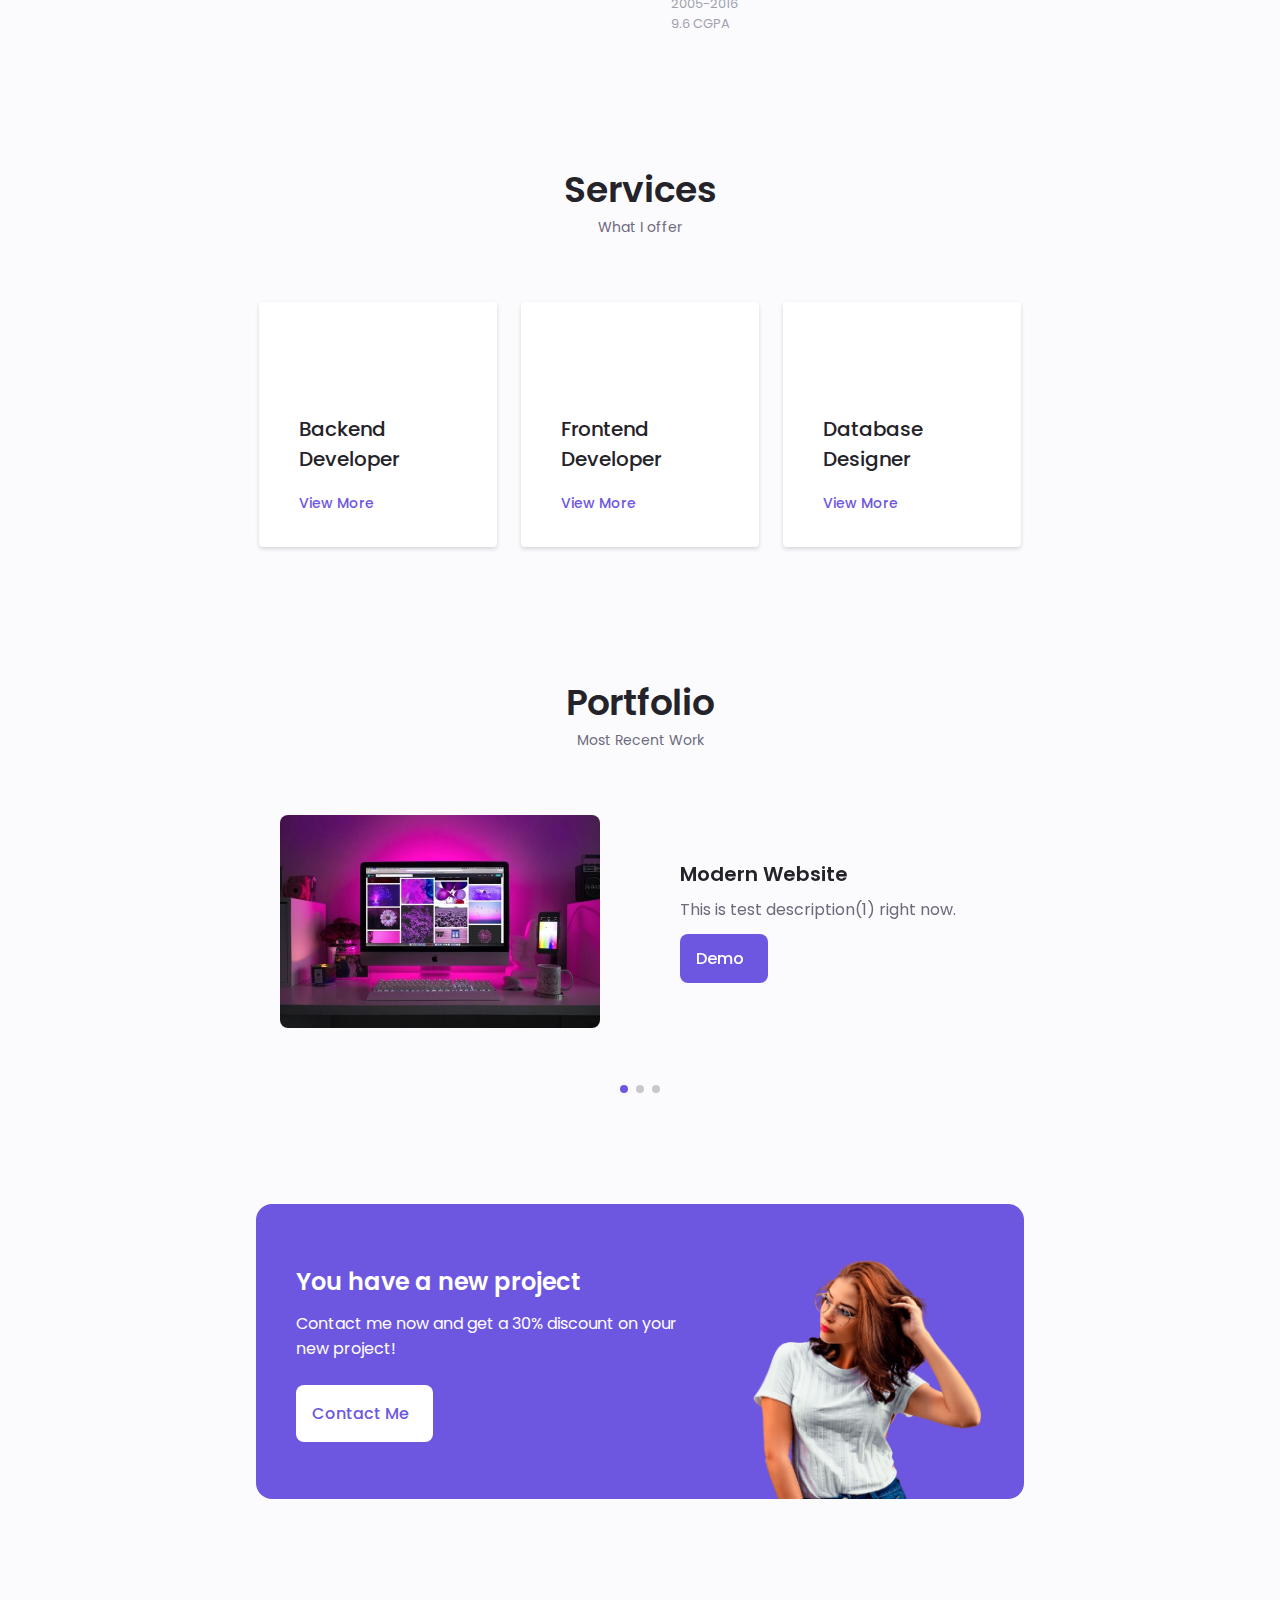
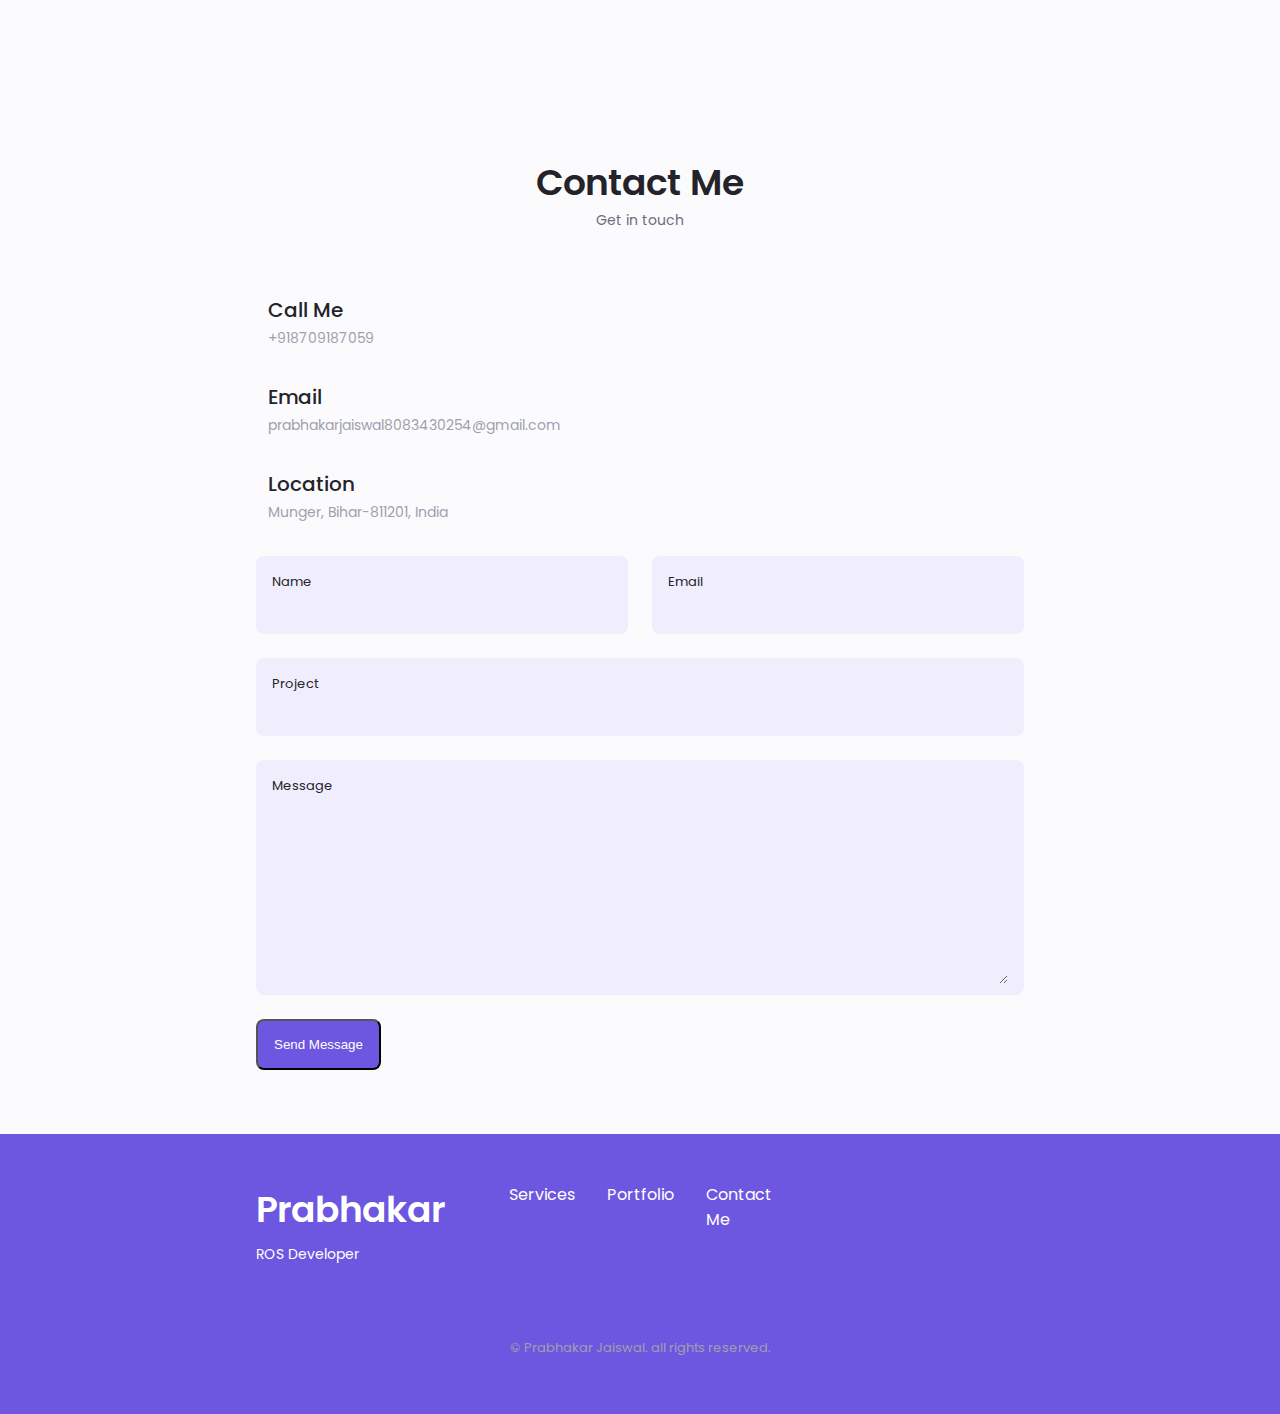
==== commit 23e47886: "added formsubmit" ====
--- a/index.html
+++ b/index.html
@@ -741,31 +741,31 @@
                         </div>
                     </div>
 
-                    <form action="" class="contact__form grid">
+                    <form action="https://formsubmit.co/prabhakarjaiswal8083430254@gmail.com" method="POST" class="contact__form grid">
                         <div class="contact__inputs grid">
                             <div class="contact__content">
                                 <label for="name" class="contact__label">Name</label>
-                                <input type="text" id="name" class="contact__input">
+                                <input type="text" name="name" class="contact__input" required>
                             </div>
 
                             <div class="contact__content">
                                 <label for="email" class="contact__label">Email</label>
-                                <input type="email" id="email" class="contact__input">
+                                <input type="email" name="email" class="contact__input" required>
                             </div>
                         </div>
 
                         <div class="contact__content">
                             <label for="project-contact" class="contact__label">Project</label>
-                            <input type="text" id="project-contact" class="contact__input">
+                            <input type="text" name="Project" class="contact__input">
                         </div>
 
                         <div class="contact__content">
                             <label for="message-contact" class="contact__label">Message</label>
-                            <textarea name="" cols="0" rows="7" id="message-contact" class="contact__input"></textarea>
+                            <textarea name="message" cols="0" rows="7" id="message-contact" class="contact__input" required></textarea>
                         </div>
                         
                         <div>
-                            <a href="#" class="button button--flex">Send Message</a>
+                            <button type="submit" class="button button--flex">Send Message</button>
                             <i class="uil uil-message button__icon"></i>
                         </div>
                     </form>
@@ -813,7 +813,7 @@
                 </div>
             </div>
 
-            <p class="footer__copy">&#169; Prabhakar Jaiswal all rights reserved.</p>
+            <p class="footer__copy">&#169; Prabhakar Jaiswal. all rights reserved.</p>
         </div>
 
     </footer>
